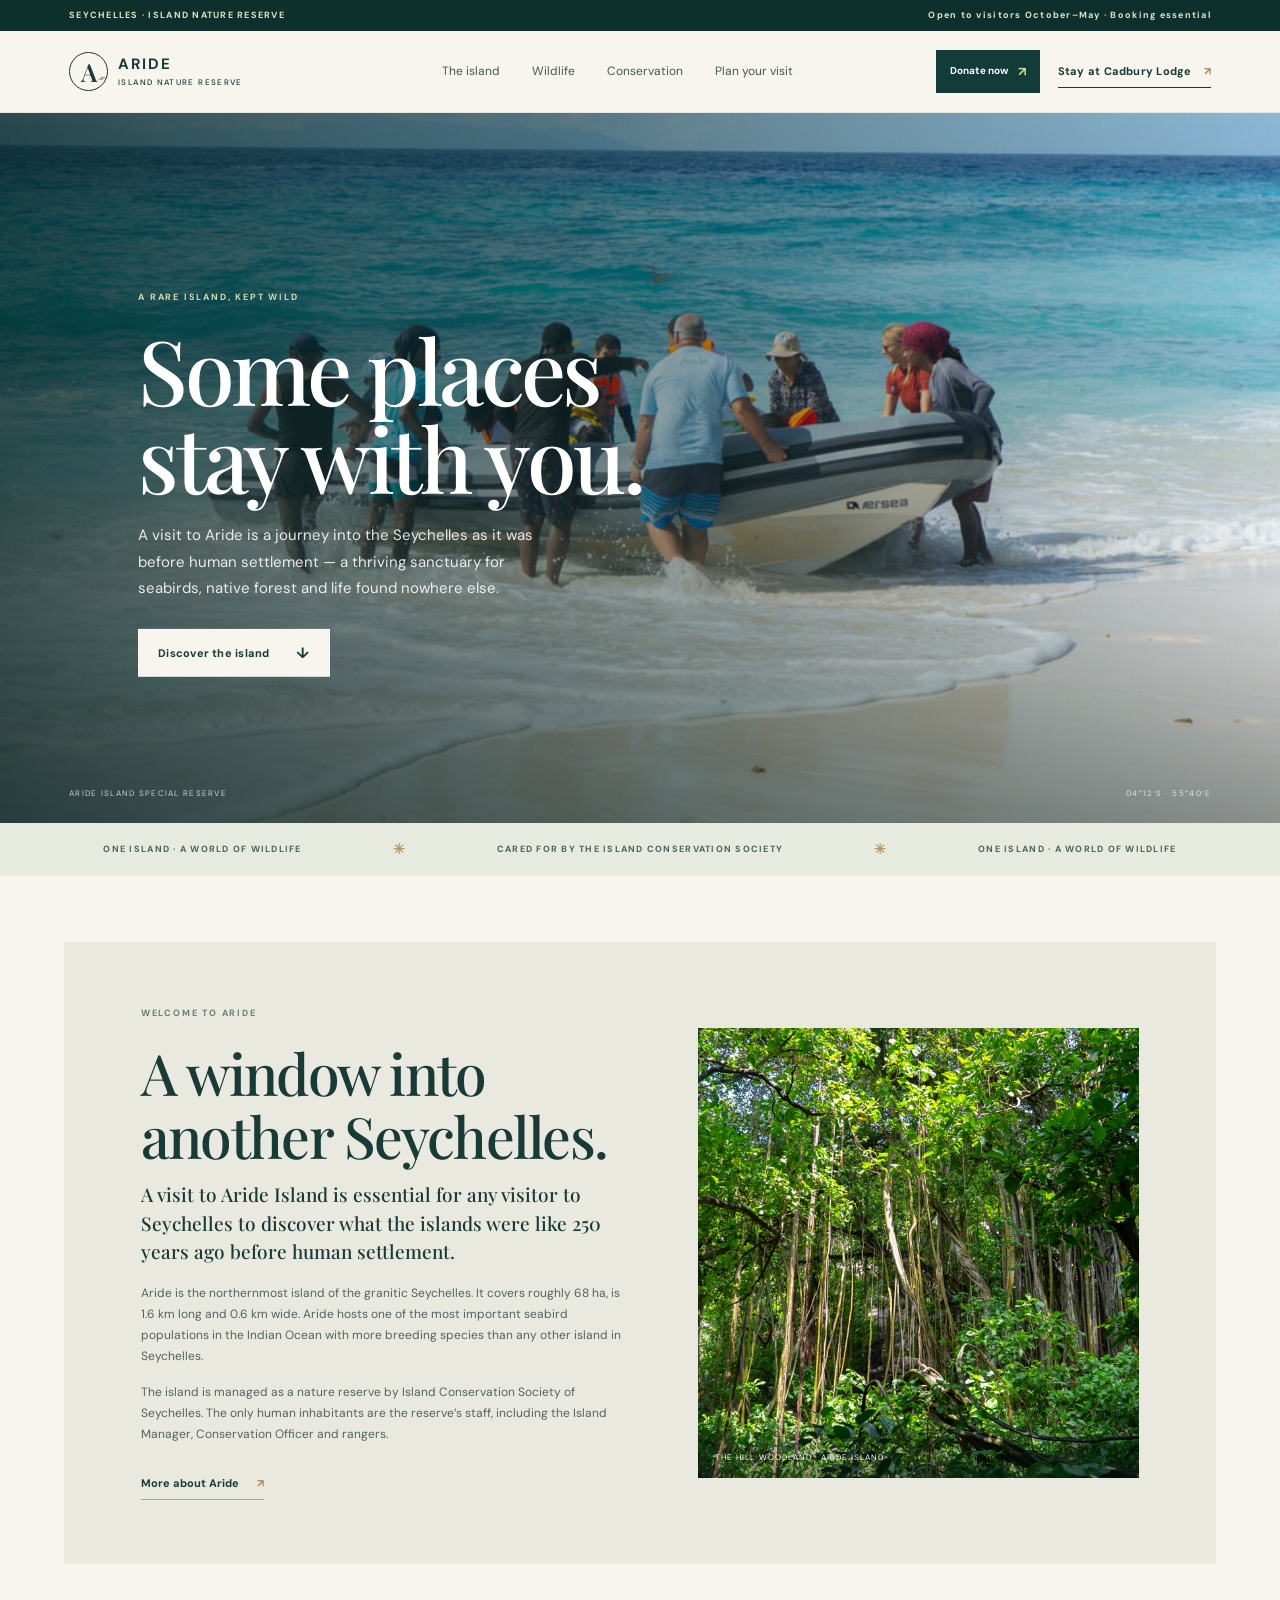
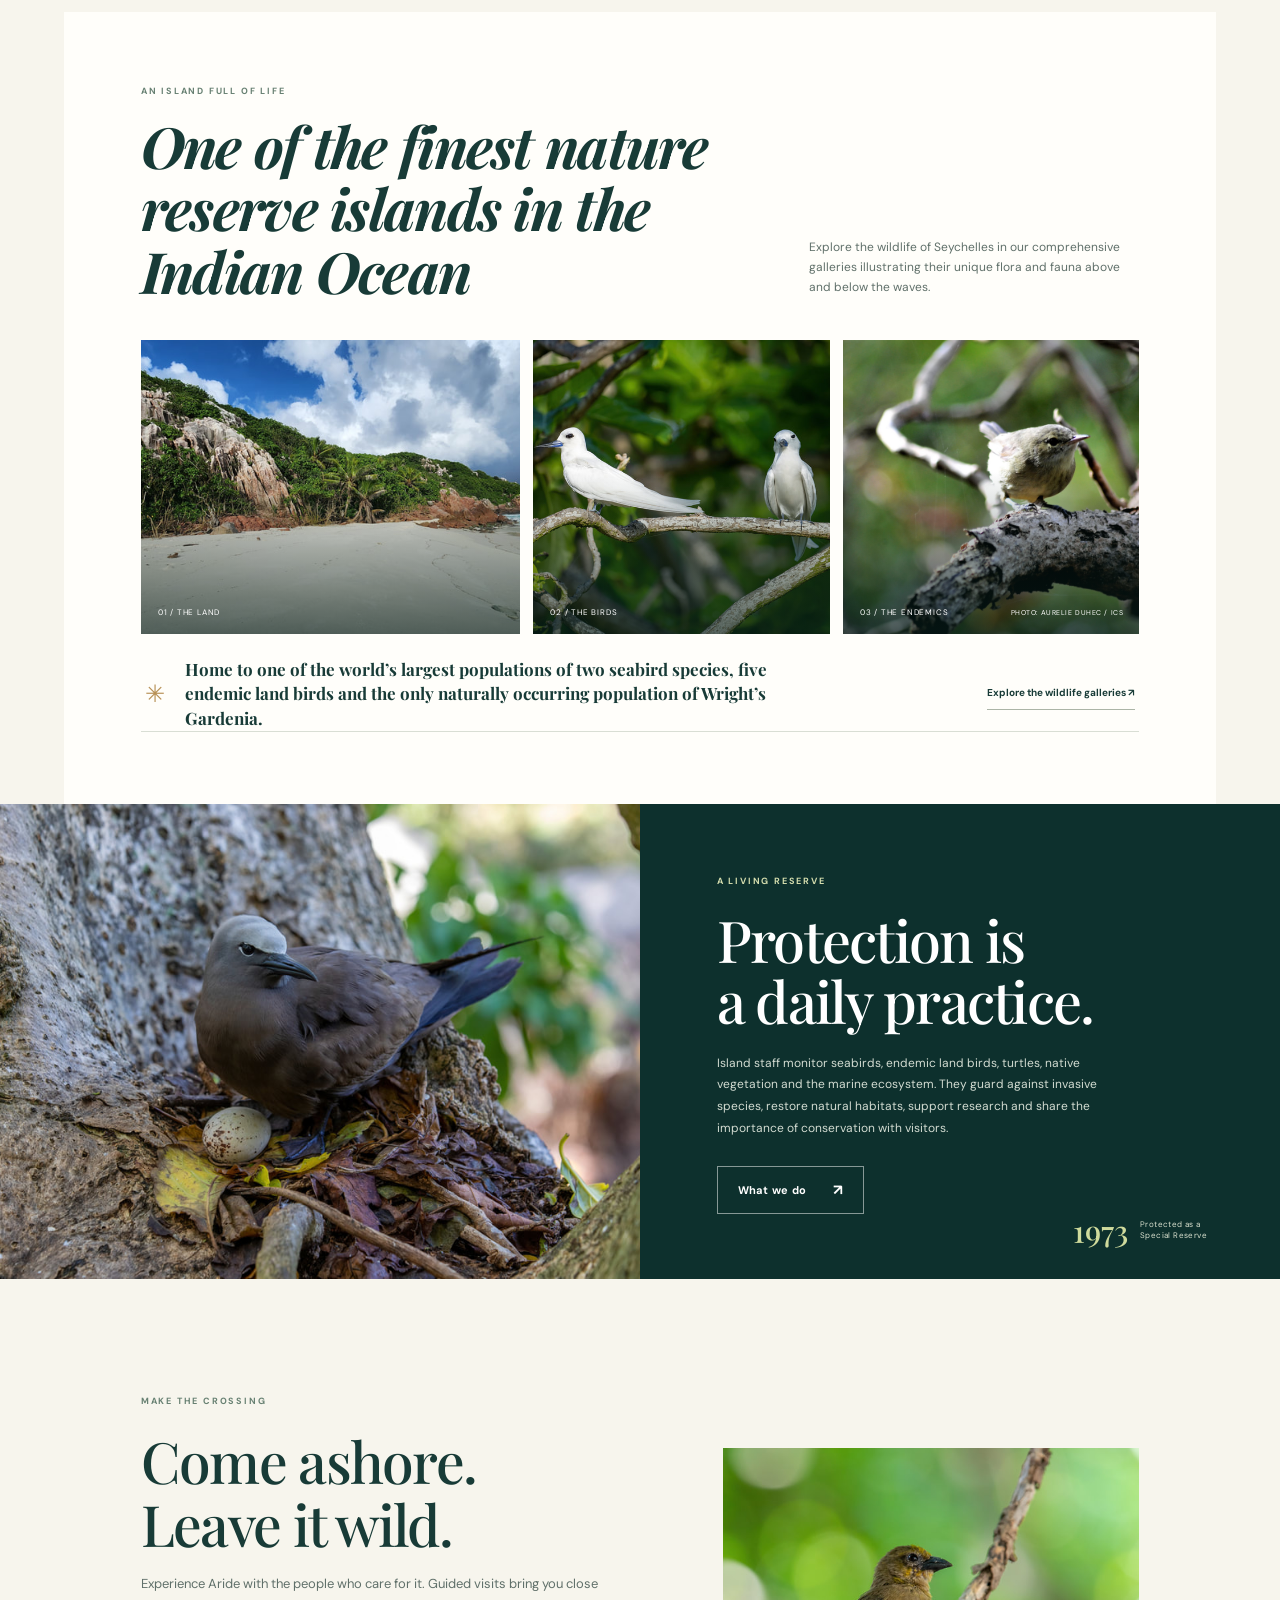
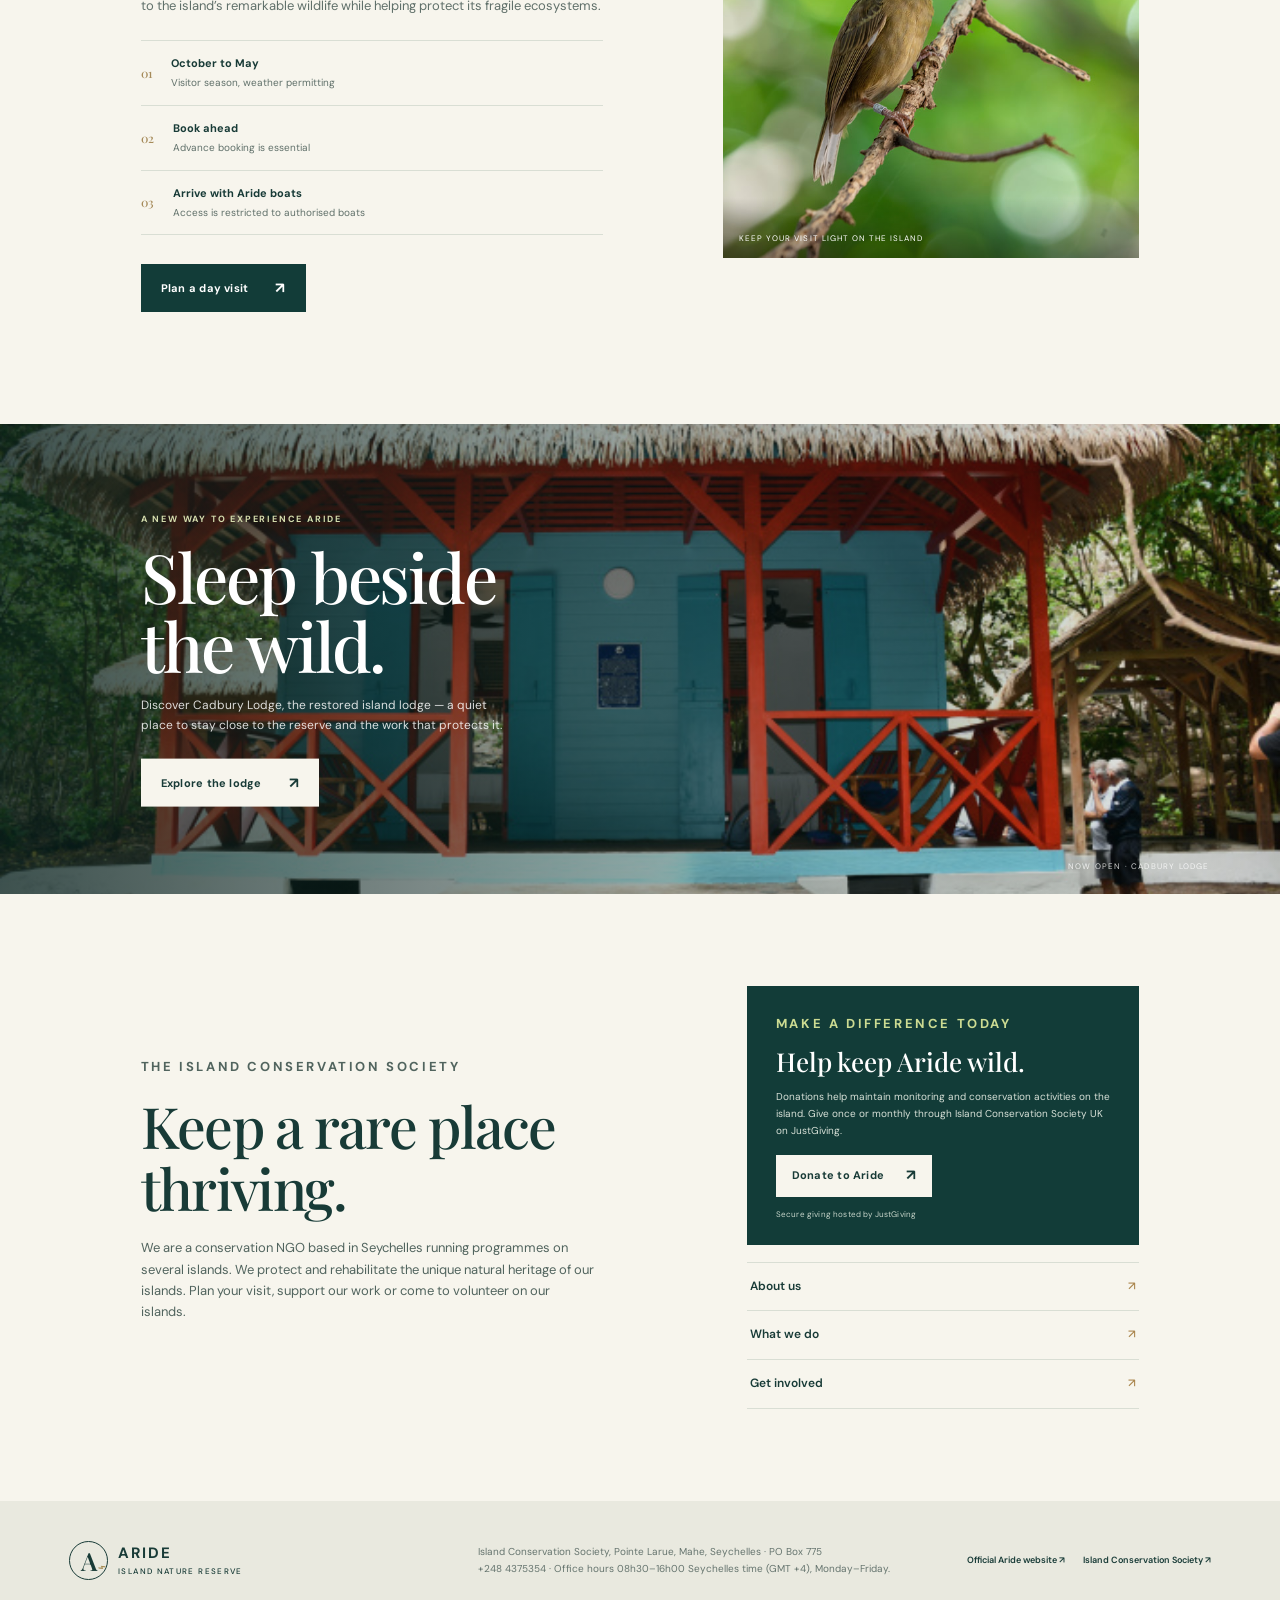
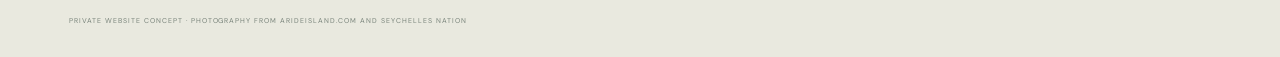
==== index.html @ 1009f961 "Build Aride nature reserve website concept" ====
<!doctype html>
<html lang="en">
<head>
  <meta charset="utf-8"><meta name="viewport" content="width=device-width,initial-scale=1">
  <meta name="robots" content="noindex,nofollow"><meta name="theme-color" content="#f7f5ed">
  <title>Aride Island Nature Reserve — A living sanctuary</title>
  <link rel="preconnect" href="https://fonts.googleapis.com"><link rel="preconnect" href="https://fonts.gstatic.com" crossorigin>
  <link href="https://fonts.googleapis.com/css2?family=DM+Sans:wght@400;500;600;700&family=Playfair+Display:wght@500;600&display=swap" rel="stylesheet">
  <link rel="stylesheet" href="styles.css">
</head>
<body>
<a class="skip" href="#main">Skip to content</a>
<div class="announcement"><span>SEYCHELLES · ISLAND NATURE RESERVE</span><span>Open to visitors October–May · Booking essential</span></div>
<header class="header"><a class="brand" href="index.html" aria-label="Aride Island Nature Reserve home"><span class="brand-mark">A<span>⌁</span></span><span class="brand-name">ARIDE <small>ISLAND NATURE RESERVE</small></span></a>
  <nav aria-label="Main navigation"><a href="#island">The island</a><a href="#wildlife">Wildlife</a><a href="#conservation">Conservation</a><a href="#visit">Plan your visit</a></nav>
  <div class="header-actions"><a class="donate-cta" href="https://justgiving.com/give-entry?identifier=3578539&amp;identifierType=externalid&amp;type=charity&amp;startedBy=webjustgiving" target="_blank" rel="noreferrer">Donate now <span>↗</span></a><a class="nav-cta" href="lodge.html">Stay at Cadbury Lodge <span>↗</span></a></div>
</header>
<main id="main">
  <section class="hero">
    <img class="hero-img" src="assets/aride-island.jpg" alt="Visitors arrive by boat on Aride’s white sand beach">
    <div class="hero-shade"></div>
    <div class="hero-content"><p class="eyebrow light">A RARE ISLAND, KEPT WILD</p><h1>Some places<br>stay with you.</h1><p>A visit to Aride is a journey into the Seychelles as it was before human settlement — a thriving sanctuary for seabirds, native forest and life found nowhere else.</p><a class="button button-light" href="#visit">Discover the island <span>↓</span></a></div>
    <div class="hero-caption"><span>ARIDE ISLAND SPECIAL RESERVE</span><span>04°12′S · 55°40′E</span></div>
  </section>
  <div class="ticker"><span>ONE ISLAND · A WORLD OF WILDLIFE</span><span>✳</span><span>CARED FOR BY THE ISLAND CONSERVATION SOCIETY</span><span>✳</span><span>ONE ISLAND · A WORLD OF WILDLIFE</span></div>

  <section class="intro section" id="island"><div class="intro-copy"><p class="eyebrow">WELCOME TO ARIDE</p><h2>A window into<br>another Seychelles.</h2><p class="lead">A visit to Aride Island is essential for any visitor to Seychelles to discover what the islands were like 250 years ago before human settlement.</p><p>Aride is the northernmost island of the granitic Seychelles. It covers roughly 68 ha, is 1.6 km long and 0.6 km wide. Aride hosts one of the most important seabird populations in the Indian Ocean with more breeding species than any other island in Seychelles.</p><p>The island is managed as a nature reserve by Island Conservation Society of Seychelles. The only human inhabitants are the reserve’s staff, including the Island Manager, Conservation Officer and rangers.</p><a class="text-link" href="https://www.islandconservationseychelles.com/aride.html" target="_blank" rel="noreferrer">More about Aride <span>↗</span></a></div><figure class="intro-image"><img src="assets/jll00064.jpg" alt="Lush native woodland on Aride Island"><figcaption>THE HILL WOODLAND · ARIDE ISLAND</figcaption></figure></section>

  <section class="wildlife section" id="wildlife"><div class="section-heading"><div><p class="eyebrow">AN ISLAND FULL OF LIFE</p><h2><strong><em>One of the finest nature reserve islands in the Indian Ocean</em></strong></h2></div><p>Explore the wildlife of Seychelles in our comprehensive galleries illustrating their unique flora and fauna above and below the waves.</p></div>
    <div class="photo-grid"><figure class="photo-main"><img src="assets/aride-landscape.jpg" alt="Aride’s forested granite slopes meet a quiet beach"><figcaption><span>01 / THE LAND</span></figcaption></figure><figure><img src="assets/aride-coast.jpg" alt="Two white seabirds perched in the island forest"><figcaption><span>02 / THE BIRDS</span></figcaption></figure><figure><img src="assets/seychelles-fody.jpg" alt="Endemic Seychelles Fody perched on a branch"><figcaption title="Photo: Aurelie Duhec / Island Conservation Society"><span>03 / THE ENDEMICS</span><small>PHOTO: AURELIE DUHEC / ICS</small></figcaption></figure></div>
    <div class="wildlife-note"><span class="note-mark">✳</span><p><strong>Home to one of the world’s largest populations of two seabird species, five endemic land birds and the only naturally occurring population of Wright’s Gardenia.</strong></p><a href="https://www.arideisland.com/wildlife.html" target="_blank" rel="noreferrer">Explore the wildlife galleries ↗</a></div>
  </section>

  <section class="conservation" id="conservation"><div class="conservation-image"><img src="assets/aride-forest.jpg" alt="A seabird tends its nest beneath the island canopy"></div><div class="conservation-copy"><p class="eyebrow light">A LIVING RESERVE</p><h2>Protection is<br>a daily practice.</h2><p>Island staff monitor seabirds, endemic land birds, turtles, native vegetation and the marine ecosystem. They guard against invasive species, restore natural habitats, support research and share the importance of conservation with visitors.</p><a class="button button-outline" href="https://www.arideisland.com/what-we-do.html" target="_blank" rel="noreferrer">What we do <span>↗</span></a></div><div class="conservation-stat"><strong>1973</strong><span>Protected as a<br>Special Reserve</span></div></section>

  <section class="visit section" id="visit"><div class="visit-copy"><p class="eyebrow">MAKE THE CROSSING</p><h2>Come ashore.<br>Leave it wild.</h2><p>Experience Aride with the people who care for it. Guided visits bring you close to the island’s remarkable wildlife while helping protect its fragile ecosystems.</p><ul class="visit-facts"><li><span>01</span><div><strong>October to May</strong><small>Visitor season, weather permitting</small></div></li><li><span>02</span><div><strong>Book ahead</strong><small>Advance booking is essential</small></div></li><li><span>03</span><div><strong>Arrive with Aride boats</strong><small>Access is restricted to authorised boats</small></div></li></ul><a class="button button-dark" href="https://www.arideisland.com/get-involved.html" target="_blank" rel="noreferrer">Plan a day visit <span>↗</span></a></div><figure class="visit-image"><img src="assets/aride-ranger.jpg" alt="A small endemic island bird perched in the forest"><figcaption>KEEP YOUR VISIT LIGHT ON THE ISLAND</figcaption></figure></section>

  <section class="lodge-banner"><img src="assets/cadbury-lodge.jpg" alt="The renovated Cadbury Lodge among tropical trees on Aride Island"><div class="lodge-banner-shade"></div><div class="lodge-banner-copy"><p class="eyebrow light">A NEW WAY TO EXPERIENCE ARIDE</p><h2>Sleep beside<br>the wild.</h2><p>Discover Cadbury Lodge, the restored island lodge — a quiet place to stay close to the reserve and the work that protects it.</p><a class="button button-light" href="lodge.html">Explore the lodge <span>↗</span></a></div><span class="lodge-tag">NOW OPEN · CADBURY LODGE</span></section>

  <section class="support section" id="support"><div><p class="eyebrow">THE ISLAND CONSERVATION SOCIETY</p><h2>Keep a rare place thriving.</h2><p>We are a conservation NGO based in Seychelles running programmes on several islands. We protect and rehabilitate the unique natural heritage of our islands. Plan your visit, support our work or come to volunteer on our islands.</p></div><div class="support-side"><div class="donation-card"><p class="eyebrow">MAKE A DIFFERENCE TODAY</p><h3>Help keep Aride wild.</h3><p>Donations help maintain monitoring and conservation activities on the island. Give once or monthly through Island Conservation Society UK on JustGiving.</p><a class="button button-dark" href="https://justgiving.com/give-entry?identifier=3578539&amp;identifierType=externalid&amp;type=charity&amp;startedBy=webjustgiving" target="_blank" rel="noreferrer">Donate to Aride <span>↗</span></a><small>Secure giving hosted by JustGiving</small></div><div class="support-links"><a href="https://www.arideisland.com/about-us.html" target="_blank" rel="noreferrer"><span>About us</span><b>↗</b></a><a href="https://www.arideisland.com/what-we-do.html" target="_blank" rel="noreferrer"><span>What we do</span><b>↗</b></a><a href="https://www.arideisland.com/get-involved.html" target="_blank" rel="noreferrer"><span>Get involved</span><b>↗</b></a></div></div></section>
</main>
<footer class="footer"><a class="brand brand-footer" href="index.html"><span class="brand-mark">A<span>⌁</span></span><span class="brand-name">ARIDE <small>ISLAND NATURE RESERVE</small></span></a><p>Island Conservation Society, Pointe Larue, Mahe, Seychelles · PO Box 775<br>+248 4375354 · Office hours 08h30–16h00 Seychelles time (GMT +4), Monday–Friday.</p><div class="footer-contact"><a href="https://www.arideisland.com/" target="_blank" rel="noreferrer">Official Aride website ↗</a><a href="https://www.islandconservationseychelles.com/" target="_blank" rel="noreferrer">Island Conservation Society ↗</a></div><small class="concept-note">PRIVATE WEBSITE CONCEPT · PHOTOGRAPHY FROM ARIDEISLAND.COM AND SEYCHELLES NATION</small></footer>
</body></html>
---- styles.css ----
:root{--paper:#f7f5ed;--white:#fffefa;--ink:#183b37;--muted:#60706a;--line:#d9ded4;--sea:#123c38;--deep:#0d302d;--lime:#ccdb92;--coral:#d6936e;--serif:'Playfair Display',Georgia,serif;--sans:'DM Sans',Arial,sans-serif}*{box-sizing:border-box}html{scroll-behavior:smooth;scroll-padding-top:90px}body{margin:0;background:var(--paper);color:var(--ink);font:400 15px/1.65 var(--sans);-webkit-font-smoothing:antialiased}a{color:inherit;text-decoration:none}img{display:block;width:100%;height:100%;object-fit:cover}button,input,select,textarea{font:inherit}.skip{position:absolute;top:-80px;left:20px;background:#fff;padding:10px 16px;z-index:20}.skip:focus{top:10px}.announcement{height:31px;background:var(--deep);color:#dce6c4;display:flex;justify-content:space-between;align-items:center;padding:0 5.4%;font-size:9px;font-weight:700;letter-spacing:.14em}.header{height:82px;padding:0 5.4%;display:flex;align-items:center;justify-content:space-between;background:var(--paper);position:relative;z-index:4;border-bottom:1px solid rgba(24,59,55,.08)}.brand{display:flex;align-items:center;gap:10px;min-width:230px}.brand-mark{width:39px;height:39px;border:1px solid var(--ink);border-radius:50%;display:grid;place-items:center;font:600 25px/1 var(--serif);position:relative}.brand-mark span{position:absolute;right:1px;bottom:3px;color:#a58b52;font:14px var(--sans);transform:rotate(-25deg)}.brand-name{font-size:15px;font-weight:700;letter-spacing:.13em;line-height:1.2}.brand-name small{display:block;font-size:8px;letter-spacing:.17em;font-weight:500;margin-top:5px}.header nav{display:flex;gap:32px;align-items:center}.header nav a{font-size:12px;color:#3f5c55;transition:color .2s}.header nav a:hover,.footer a:hover{color:#a17d46}.nav-cta{font-size:11px;font-weight:700;letter-spacing:.02em;border-bottom:1px solid var(--ink);padding:7px 0}.nav-cta span{margin-left:9px;color:#b4864d}.hero{height:min(710px,calc(100vh - 113px));min-height:560px;position:relative;color:white;overflow:hidden;background:#39554b}.hero-img{position:absolute;inset:0;object-position:center 52%;animation:hero-in 1.2s ease-out both}.hero-shade,.lodge-hero-shade{position:absolute;inset:0;background:linear-gradient(90deg,rgba(8,34,31,.76) 0%,rgba(10,35,31,.46) 45%,rgba(10,35,31,.03) 100%),linear-gradient(0deg,rgba(7,28,27,.38),transparent 32%)}.hero-content{position:absolute;left:10.8%;top:50%;transform:translateY(-46%);max-width:590px;animation:rise .8s .1s both}.eyebrow{font-size:9px;font-weight:700;letter-spacing:.2em;color:#678072;margin:0 0 20px}.eyebrow.light{color:#d5ddae}.hero h1,.lodge-hero h1{font:500 clamp(58px,7vw,94px)/.98 var(--serif);letter-spacing:-.04em;margin:0 0 22px}.hero-content>p:not(.eyebrow),.lodge-hero-copy>p:not(.eyebrow):not(.back-link){max-width:425px;font-size:15px;line-height:1.75;color:rgba(255,255,255,.88);margin:0 0 28px}.button{display:inline-flex;align-items:center;gap:27px;min-height:48px;padding:0 20px;font-size:11px;font-weight:700;letter-spacing:.02em;transition:transform .2s,background .2s}.button:hover{transform:translateY(-2px)}.button span{font-size:15px}.button-light{background:var(--paper);color:var(--ink)}.button-dark{background:var(--sea);color:white}.hero-caption{position:absolute;bottom:23px;left:5.4%;right:5.4%;display:flex;justify-content:space-between;font-size:8px;letter-spacing:.16em;color:rgba(255,255,255,.75)}.ticker{height:53px;background:#e7eadf;display:flex;align-items:center;justify-content:space-around;gap:12px;padding:0 5%;font-size:9px;letter-spacing:.14em;font-weight:700;color:#49645b}.ticker span:nth-child(even){color:#ba9860;font-size:14px}.section{padding:105px 11%}.intro{display:grid;grid-template-columns:1fr 1.02fr;gap:10%;align-items:start}.intro h2,.section-heading h2,.visit h2,.support h2,.lodge-intro h2,.gallery-copy h2{font:500 clamp(38px,4.5vw,57px)/1.1 var(--serif);letter-spacing:-.03em;margin:0;color:var(--ink)}.intro-text{padding-top:21px;max-width:590px}.intro-text p,.support p{color:#51645e;font-size:13px;margin:0 0 16px}.intro-text .lead,.lodge-intro .lead{font:500 20px/1.55 var(--serif);color:var(--ink);margin:0 0 19px}.text-link{display:inline-flex;gap:18px;border-bottom:1px solid #9da99b;padding:9px 0 7px;margin-top:5px;font-size:11px;font-weight:700}.text-link span{color:#b4864d}.wildlife{padding-top:27px;padding-bottom:100px}.section-heading{display:flex;justify-content:space-between;align-items:end;margin:0 0 38px}.section-heading .eyebrow{margin-bottom:15px}.section-heading>p{max-width:330px;color:var(--muted);font-size:12px;margin:0 0 4px}.photo-grid{display:grid;grid-template-columns:1.28fr 1fr 1fr;grid-template-rows:294px;gap:13px}.photo-grid figure{position:relative;margin:0;overflow:hidden;background:#d5ddd5}.photo-grid img,.visit-image img,.lodge-gallery img{transition:transform .65s cubic-bezier(.2,.7,.3,1)}.photo-grid figure:hover img,.visit-image:hover img{transform:scale(1.035)}.photo-grid figure:after{content:"";position:absolute;inset:45% 0 0;background:linear-gradient(transparent,rgba(7,30,27,.65))}.photo-grid figcaption{position:absolute;z-index:1;bottom:15px;left:17px;right:16px;color:#fff;display:flex;justify-content:space-between;align-items:end;gap:8px;font-size:8px;letter-spacing:.1em}.photo-grid figcaption span+span{font-size:9px;letter-spacing:.02em}.wildlife-note{display:flex;align-items:center;gap:20px;border-bottom:1px solid var(--line);padding:23px 4px 0}.note-mark{font-size:24px;color:#b89156}.wildlife-note p{font:500 17px/1.45 var(--serif);max-width:610px;margin:0 auto 0 0}.wildlife-note a{white-space:nowrap;font-size:10px;font-weight:700;border-bottom:1px solid #acb5a7;padding:8px 0}.conservation{background:var(--deep);color:white;min-height:475px;display:grid;grid-template-columns:1fr 1fr;position:relative}.conservation-image{height:475px;overflow:hidden}.conservation-image img{object-position:center 45%}.conservation-copy{padding:70px 12% 65px 12%;align-self:center;max-width:620px}.conservation-copy h2{font:500 clamp(40px,4.5vw,58px)/1.07 var(--serif);letter-spacing:-.03em;margin:0 0 21px}.conservation-copy>p:not(.eyebrow){font-size:12px;line-height:1.8;color:#d2dbd1;max-width:420px;margin-bottom:27px}.button-outline{border:1px solid rgba(255,255,255,.5);color:white}.conservation-stat{position:absolute;right:5.7%;bottom:28px;display:flex;gap:12px;align-items:center;color:#dae1cf}.conservation-stat strong{font:500 31px var(--serif);color:#cfda9c}.conservation-stat span{font-size:8px;line-height:1.45;letter-spacing:.05em}.visit{display:grid;grid-template-columns:1fr .9fr;align-items:center;gap:12%;padding-top:115px;padding-bottom:112px}.visit-copy>p:not(.eyebrow){max-width:470px;color:var(--muted);font-size:13px;margin:19px 0}.visit-facts{list-style:none;margin:24px 0 29px;padding:0;border-top:1px solid var(--line);max-width:470px}.visit-facts li{display:flex;gap:19px;align-items:center;padding:13px 0;border-bottom:1px solid var(--line)}.visit-facts li>span{font:500 12px var(--serif);color:#a58a59}.visit-facts strong,.visit-facts small{display:block}.visit-facts strong{font-size:11px}.visit-facts small{font-size:10px;color:var(--muted);margin-top:3px}.visit-image{margin:0;position:relative;height:410px}.visit-image:after{content:"";position:absolute;inset:auto 0 0;height:60px;background:linear-gradient(transparent,rgba(0,0,0,.4))}.visit-image figcaption{position:absolute;z-index:1;bottom:13px;left:16px;color:#fff;font-size:8px;letter-spacing:.13em}.lodge-banner{height:470px;position:relative;color:white;overflow:hidden;background:#384c40}.lodge-banner>img{position:absolute;inset:0;object-position:center 50%}.lodge-banner-shade{position:absolute;inset:0;background:linear-gradient(90deg,rgba(8,33,29,.78),rgba(9,34,30,.35) 58%,rgba(9,34,30,.06))}.lodge-banner-copy{position:absolute;left:11%;top:50%;transform:translateY(-50%);max-width:470px}.lodge-banner-copy .eyebrow{margin-bottom:15px}.lodge-banner-copy h2{font:500 clamp(43px,5.5vw,68px)/1.01 var(--serif);margin:0 0 17px;letter-spacing:-.03em}.lodge-banner-copy>p:not(.eyebrow){font-size:12px;color:rgba(255,255,255,.84);max-width:375px;margin:0 0 23px}.lodge-tag{position:absolute;right:5.5%;bottom:21px;font-size:8px;letter-spacing:.15em;color:rgba(255,255,255,.8)}.support{display:grid;grid-template-columns:1.1fr .7fr;gap:15%;align-items:center;padding-top:92px;padding-bottom:92px}.support>div:first-child{max-width:600px}.support h2{margin-bottom:18px}.support p{max-width:530px}.support-links{border-top:1px solid var(--line)}.support-links a{display:flex;justify-content:space-between;align-items:center;padding:14px 3px;border-bottom:1px solid var(--line);font-size:12px;font-weight:600}.support-links b{color:#a9844b;font-weight:500}.footer{background:#e9e9df;min-height:156px;padding:33px 5.4% 23px;display:grid;grid-template-columns:1fr 1.2fr auto;gap:12px;align-items:center}.brand-footer{min-width:0}.footer>p{font-size:10px;color:#65746e;margin:0}.footer-contact{display:flex;gap:18px}.footer-contact a{font-size:9px;font-weight:600}.concept-note{grid-column:1/-1;font-size:7px;letter-spacing:.14em;color:#79847b;margin-top:9px}
/* Lodge page */
.lodge-hero{height:610px;position:relative;color:#fff;background:#4b594d;overflow:hidden}.lodge-hero>img{position:absolute;inset:0;object-position:center 52%}.lodge-hero-shade{background:linear-gradient(90deg,rgba(7,31,29,.8),rgba(9,35,31,.47) 50%,rgba(10,32,29,.06))}.lodge-hero-copy{position:absolute;left:11%;top:50%;transform:translateY(-43%);max-width:530px}.back-link{display:block;color:rgba(255,255,255,.7);font-size:8px;letter-spacing:.15em;margin-bottom:39px}.lodge-hero-copy .eyebrow{margin-bottom:15px}.lodge-hero h1{font-size:clamp(58px,7vw,88px);margin-bottom:20px}.lodge-hero-label{position:absolute;right:5.4%;bottom:21px;font-size:8px;letter-spacing:.14em;color:rgba(255,255,255,.8)}.lodge-intro{display:grid;grid-template-columns:.9fr 1.1fr;gap:10%;padding-top:83px;padding-bottom:84px}.lodge-intro>div+div{padding-top:26px;max-width:590px}.lodge-intro p:not(.lead){font-size:12px;color:var(--muted);margin:0 0 15px}.lodge-intro .source-note{border-left:2px solid #b99a62;padding-left:13px;color:#68766c!important;font-size:10px!important;margin-top:22px!important}.lodge-gallery{display:grid;grid-template-columns:1.1fr .9fr;min-height:390px;background:#e9e9df}.lodge-gallery figure{margin:0;position:relative;min-height:390px;overflow:hidden}.lodge-gallery figure img{object-position:center 54%}.lodge-gallery figcaption{position:absolute;bottom:14px;left:20px;font-size:8px;letter-spacing:.12em;color:white;text-shadow:0 1px 4px #222}.gallery-copy{align-self:center;padding:52px 15%}.gallery-copy h2{font-size:43px;margin-bottom:20px}.gallery-copy p:not(.eyebrow){font-size:12px;color:#596c63}.gallery-copy .muted{font-size:10px!important;color:#758077!important;border-top:1px solid #d0d4ca;padding-top:14px;margin-top:19px}.lodge-guidance{display:grid;grid-template-columns:repeat(3,1fr);gap:8%;padding:54px 11% 61px;border-bottom:1px solid var(--line)}.lodge-guidance>div{position:relative;padding-left:38px}.guidance-num{position:absolute;left:0;top:0;color:#b08e56;font:500 12px var(--serif)}.lodge-guidance h3{font:500 21px var(--serif);margin:0 0 9px}.lodge-guidance p{font-size:10px;line-height:1.7;color:var(--muted);margin:0}.booking-section{background:var(--deep);color:#fff;display:grid;grid-template-columns:.8fr 1fr;gap:10%;padding:91px 11% 100px}.booking-intro{align-self:start;padding-top:15px}.booking-intro h2{font:500 clamp(44px,5vw,62px)/1.05 var(--serif);letter-spacing:-.03em;margin:0 0 20px}.booking-intro>p:not(.eyebrow){font-size:12px;line-height:1.8;color:#cbd7cd;max-width:380px}.booking-note{display:flex;align-items:flex-start;gap:13px;margin-top:35px;padding-top:19px;border-top:1px solid rgba(255,255,255,.2);max-width:365px}.booking-note>span{color:#cedb9a;font-size:18px}.booking-note p{font-size:10px;line-height:1.7;color:#d2ddd2;margin:0}.booking-note strong{color:white;font-size:11px}.booking-form{background:var(--white);color:var(--ink);padding:30px 34px 33px;box-shadow:0 20px 65px rgba(0,0,0,.12)}.form-heading{display:flex;justify-content:space-between;gap:10px;padding-bottom:16px;margin-bottom:19px;border-bottom:1px solid var(--line);font-size:8px;letter-spacing:.13em;font-weight:700}.form-heading span+span{font-size:7px;color:#85918a}.booking-form label{display:block;font-size:9px;font-weight:700;color:#3e5b52;margin-bottom:14px}.booking-form input,.booking-form select,.booking-form textarea{display:block;width:100%;border:1px solid #d9ded6;background:#fffefa;padding:10px 11px;margin-top:6px;border-radius:0;color:var(--ink);font-size:11px;outline:none}.booking-form input:focus,.booking-form select:focus,.booking-form textarea:focus{border-color:#53796b;box-shadow:0 0 0 2px rgba(83,121,107,.13)}.booking-form textarea{resize:vertical}.form-row{display:grid;grid-template-columns:1fr 1fr;gap:13px}.form-disclaimer{font-size:8px;line-height:1.6;color:#7a8780;margin:3px 0 15px}.form-submit{border:0;cursor:pointer}.form-result{display:none;font-size:10px;line-height:1.6;color:#28614e;background:#eaf1df;padding:10px 12px;margin:13px 0 0}.form-result.is-visible{display:block}.lodge-bottom{display:flex;justify-content:center;align-items:center;gap:14px;padding:30px;font-size:10px;color:#61716a}.lodge-bottom p{margin:0}.lodge-bottom a{font-weight:700;border-bottom:1px solid #a6b0a1;padding:5px 0}
@keyframes rise{from{opacity:0;transform:translateY(calc(-46% + 18px))}to{opacity:1;transform:translateY(-46%)}}@keyframes hero-in{from{transform:scale(1.035);opacity:.8}to{transform:scale(1);opacity:1}}
@media(max-width:900px){.header{padding:0 4%;height:75px}.brand{min-width:175px}.header nav{gap:16px}.header nav a{font-size:10px}.nav-cta{font-size:9px}.section{padding-left:7%;padding-right:7%}.intro{gap:6%}.photo-grid{grid-template-rows:245px}.conservation-copy{padding:55px 8%}.visit{gap:8%}.support{gap:8%}.footer{padding-left:4%;padding-right:4%}.booking-section{padding-left:7%;padding-right:7%;gap:7%}.lodge-guidance{padding-left:7%;padding-right:7%;gap:5%}}
@media(max-width:640px){html{scroll-padding-top:68px}.announcement{height:29px;padding:0 4%;font-size:7px;letter-spacing:.08em}.announcement span+span{max-width:48%;text-align:right}.header{height:67px;padding:0 4%;}.brand{min-width:0;gap:7px}.brand-mark{width:34px;height:34px;font-size:21px}.brand-name{font-size:12px}.brand-name small{font-size:6px}.header nav{display:none}.nav-cta{font-size:9px;padding:6px 0}.hero{height:calc(86svh - 96px);min-height:490px;max-height:680px}.hero-img{object-position:58% center}.hero-shade{background:linear-gradient(90deg,rgba(8,34,31,.68),rgba(10,35,31,.16)),linear-gradient(0deg,rgba(7,28,27,.4),transparent 40%)}.hero-content{left:7%;right:7%;top:48%;max-width:440px}.hero h1{font-size:clamp(58px,15vw,78px)}.hero-content>p:not(.eyebrow){font-size:13px;max-width:370px}.hero-caption{left:5%;right:5%;font-size:7px}.ticker{height:45px;justify-content:flex-start;overflow:hidden;white-space:nowrap;gap:16px;padding:0 6%;font-size:8px}.ticker span:last-child{display:none}.ticker span:nth-child(4){display:none}.section{padding:72px 7%}.intro{grid-template-columns:1fr;gap:18px}.intro h2,.section-heading h2,.visit h2,.support h2,.lodge-intro h2{font-size:43px}.intro-text{padding-top:0}.intro-text .lead,.lodge-intro .lead{font-size:18px}.wildlife{padding-top:18px;padding-bottom:72px}.section-heading{display:block}.section-heading>p{margin-top:16px;max-width:400px}.photo-grid{grid-template-columns:1fr 1fr;grid-template-rows:250px 180px;gap:9px}.photo-main{grid-column:1/-1}.photo-grid figcaption{left:11px;right:11px;bottom:11px;font-size:7px}.photo-grid figcaption span+span{font-size:8px}.wildlife-note{align-items:flex-start;gap:12px;padding-top:17px}.wildlife-note p{font-size:14px}.wildlife-note a{font-size:8px;max-width:110px;white-space:normal;flex:0 0 100px}.note-mark{font-size:19px}.conservation{grid-template-columns:1fr}.conservation-image{height:245px}.conservation-copy{padding:46px 7% 61px}.conservation-copy h2{font-size:47px}.conservation-stat{bottom:20px;right:7%}.visit{grid-template-columns:1fr;gap:30px;padding-top:75px;padding-bottom:75px}.visit-image{height:310px;grid-row:1}.visit-copy>p:not(.eyebrow){font-size:12px}.lodge-banner{height:450px}.lodge-banner>img{object-position:57% center}.lodge-banner-shade{background:linear-gradient(90deg,rgba(8,33,29,.78),rgba(9,34,30,.24)),linear-gradient(0deg,rgba(6,30,28,.35),transparent)}.lodge-banner-copy{left:7%;right:7%}.lodge-banner-copy h2{font-size:54px}.lodge-banner-copy>p:not(.eyebrow){font-size:11px}.lodge-tag{right:7%;font-size:7px}.support{grid-template-columns:1fr;gap:24px;padding-top:66px;padding-bottom:67px}.support h2{font-size:40px}.footer{grid-template-columns:1fr;gap:11px;padding:27px 7% 20px}.footer>p{max-width:300px}.footer-contact{flex-wrap:wrap;gap:8px 16px}.concept-note{margin-top:3px}.lodge-hero{height:590px}.lodge-hero>img{object-position:58% center}.lodge-hero-shade{background:linear-gradient(90deg,rgba(7,31,29,.76),rgba(9,35,31,.25)),linear-gradient(0deg,rgba(6,30,27,.32),transparent)}.lodge-hero-copy{left:7%;right:7%;top:51%}.back-link{margin-bottom:35px}.lodge-hero h1{font-size:67px}.lodge-hero-copy>p:not(.eyebrow):not(.back-link){font-size:13px}.lodge-hero-label{right:7%;font-size:7px}.lodge-intro{grid-template-columns:1fr;gap:18px;padding-top:64px;padding-bottom:62px}.lodge-intro>div+div{padding-top:0}.lodge-gallery{grid-template-columns:1fr}.lodge-gallery figure{min-height:260px;height:260px}.gallery-copy{padding:43px 7% 49px}.gallery-copy h2{font-size:40px}.lodge-guidance{grid-template-columns:1fr;gap:24px;padding:43px 7%}.lodge-guidance>div{min-height:70px}.booking-section{grid-template-columns:1fr;gap:31px;padding:65px 7% 70px}.booking-intro h2{font-size:52px}.booking-note{margin-top:24px}.booking-form{padding:24px 19px 25px}.form-heading{font-size:7px}.form-heading span+span{font-size:6px}.form-row{gap:9px}.lodge-bottom{padding:25px 7%;display:block;text-align:center;line-height:2}.lodge-bottom p{margin:0}}
@media(prefers-reduced-motion:reduce){*,*::before,*::after{scroll-behavior:auto!important;animation-duration:.01ms!important;transition-duration:.01ms!important}}
.header-actions{display:flex;align-items:center;gap:18px}.donate-cta{display:inline-flex;align-items:center;gap:9px;background:var(--sea);color:#fff;padding:11px 14px;font-size:10px;font-weight:700;letter-spacing:.02em;transition:background .2s,transform .2s}.donate-cta:hover{background:#28534a;transform:translateY(-1px)}.donate-cta span{color:var(--lime);font-size:13px}.support{grid-template-columns:1fr .86fr}.support-side{display:grid;gap:17px}.donation-card{background:var(--sea);color:white;padding:27px 29px 24px}.donation-card .eyebrow{color:var(--lime);margin-bottom:12px}.donation-card h3{font:500 26px/1.15 var(--serif);margin:0 0 11px}.donation-card>p:not(.eyebrow){font-size:10px;line-height:1.7;color:#d8e1d8;margin:0 0 16px}.donation-card .button{min-height:42px;padding:0 16px;gap:22px;background:var(--paper);color:var(--ink)}.donation-card>small{display:block;margin-top:11px;color:#c7d5ca;font-size:8px;letter-spacing:.02em}.donation-card+.support-links{border-top:0}.donation-card+.support-links a:first-child{border-top:1px solid var(--line)}
.wildlife .section-heading h2{max-width:600px}.wildlife .wildlife-note p strong{font-weight:700}
@media(max-width:900px){.header-actions{gap:12px}.support{grid-template-columns:1fr .95fr}}
@media(max-width:640px){.header-actions{gap:9px}.donate-cta{padding:8px 10px;font-size:9px;gap:6px}.header-actions .nav-cta{font-size:8px;margin-left:1px}.support{grid-template-columns:1fr;gap:24px}.donation-card{padding:23px 21px 21px}.donation-card h3{font-size:24px}}
.header nav a,.header-actions a{white-space:nowrap}
.intro.section{width:90%;max-width:1400px;margin:66px auto 0;padding:64px 6%;background:#e9e9df;grid-template-columns:1.05fr .95fr;gap:7%;align-items:center}.intro-copy{max-width:600px}.intro-copy>p:not(.eyebrow){font-size:12px;line-height:1.75;color:#51645e;margin:0 0 15px}.intro-copy>p.lead{font:500 19px/1.5 var(--serif);color:var(--ink);margin:14px 0 17px}.intro-image{position:relative;margin:0;height:clamp(350px,36vw,450px);overflow:hidden;background:#b9c5b5}.intro-image img{object-position:center 48%}.intro-image:after{content:"";position:absolute;inset:auto 0 0;height:58px;background:linear-gradient(transparent,rgba(7,30,27,.45))}.intro-image figcaption{position:absolute;z-index:1;left:17px;bottom:14px;color:white;font-size:8px;letter-spacing:.13em}.wildlife.section{width:90%;max-width:1400px;margin:48px auto 0;padding:72px 6%;background:#fffefa}.photo-grid figcaption small{font-size:7px;letter-spacing:.08em;white-space:nowrap}
@media(max-width:1050px){.header{padding-left:4%;padding-right:4%}.brand{min-width:170px}.header nav{gap:15px}.header nav a{font-size:9px}.header-actions{gap:9px}.header-actions .nav-cta,.donate-cta{font-size:9px}}
@media(max-width:760px){.header nav{display:none}}
@media(max-width:640px){.intro.section{width:92%;margin:36px auto 0;padding:34px 6% 35px;grid-template-columns:1fr;gap:23px}.intro-image{order:-1;height:250px}.intro-copy>p.lead{font-size:18px;margin-top:12px}.wildlife.section{width:92%;margin:32px auto 0;padding:48px 6%}.wildlife .section-heading h2{font-size:clamp(36px,10vw,43px)}.photo-grid figcaption small{font-size:6px;letter-spacing:.03em}}
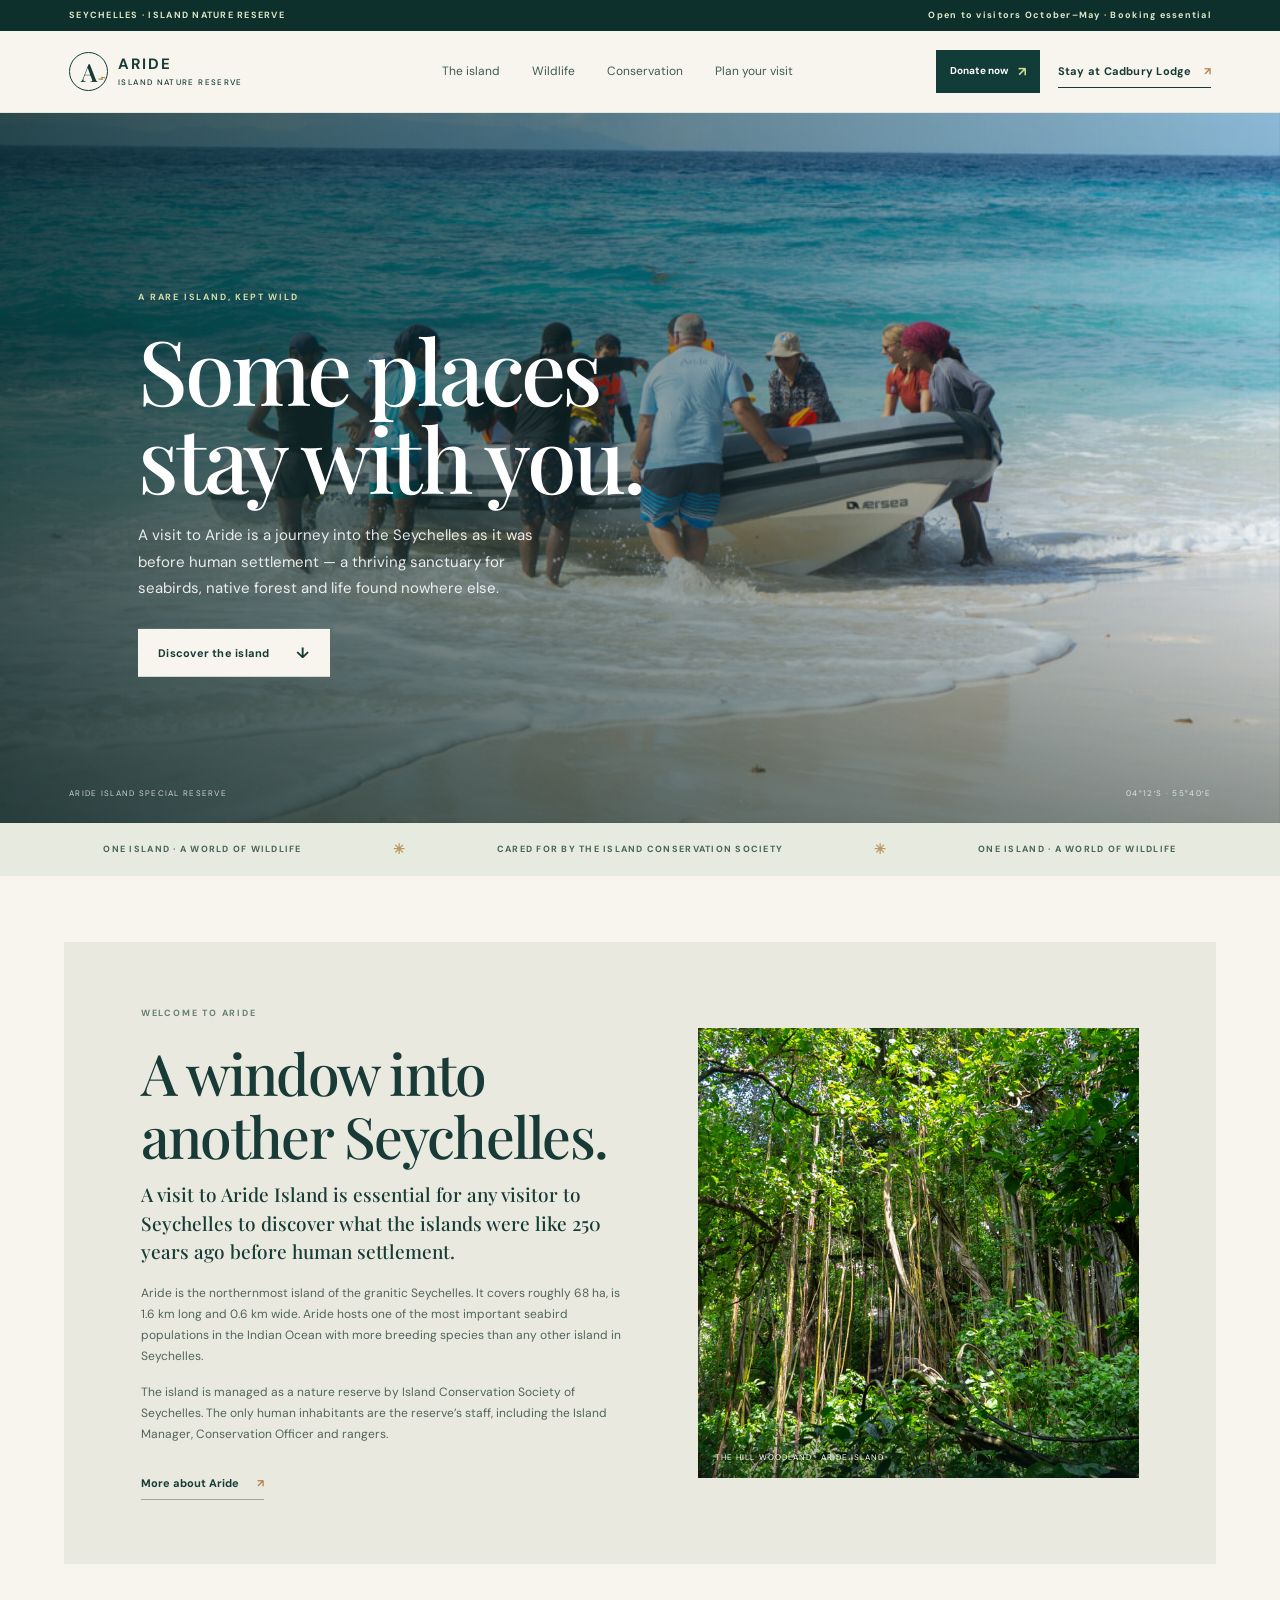
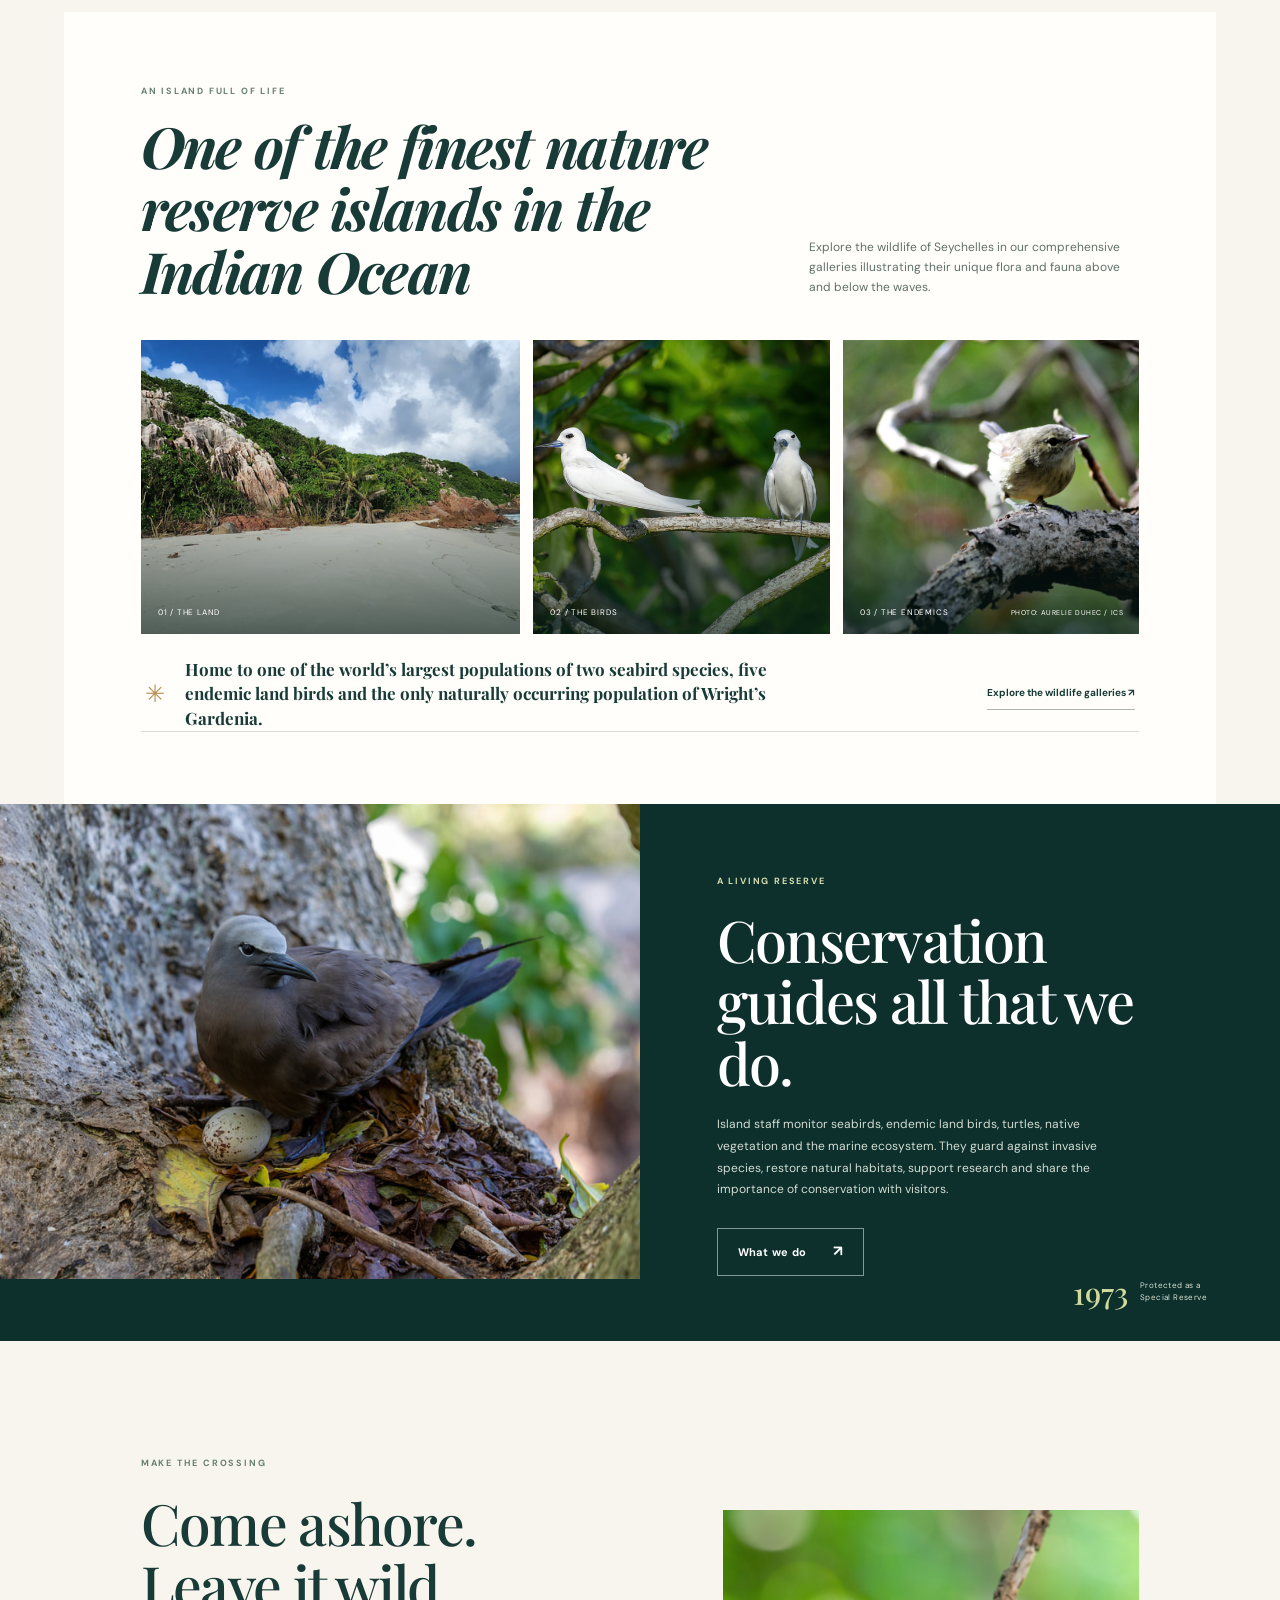
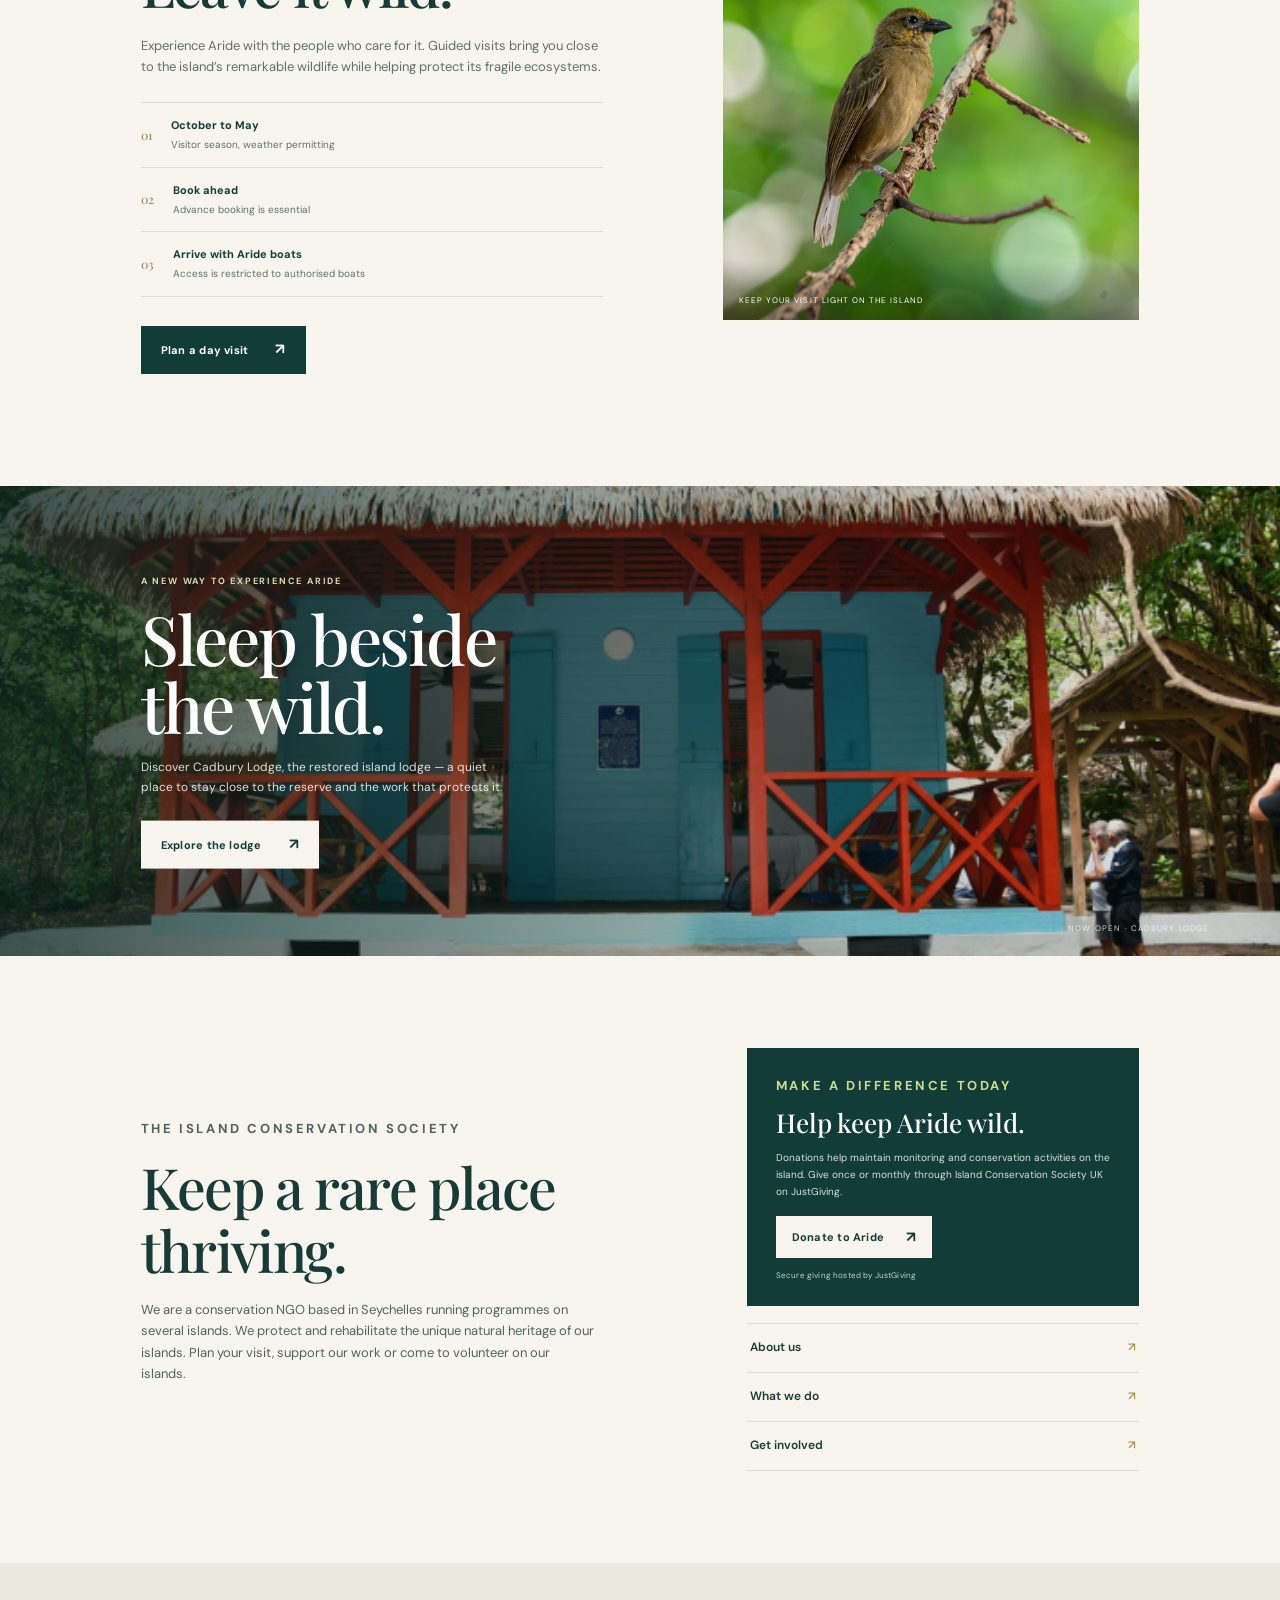
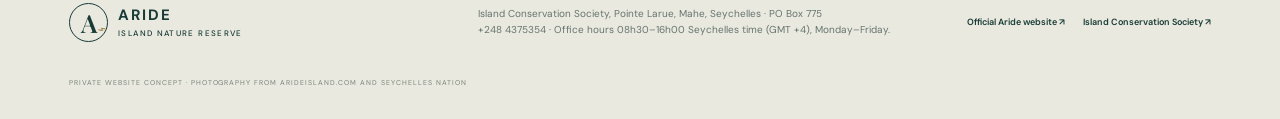
==== commit c38446cd: "Update conservation section heading" ====
--- a/index.html
+++ b/index.html
@@ -31,7 +31,7 @@
     <div class="wildlife-note"><span class="note-mark">✳</span><p><strong>Home to one of the world’s largest populations of two seabird species, five endemic land birds and the only naturally occurring population of Wright’s Gardenia.</strong></p><a href="https://www.arideisland.com/wildlife.html" target="_blank" rel="noreferrer">Explore the wildlife galleries ↗</a></div>
   </section>
 
-  <section class="conservation" id="conservation"><div class="conservation-image"><img src="assets/aride-forest.jpg" alt="A seabird tends its nest beneath the island canopy"></div><div class="conservation-copy"><p class="eyebrow light">A LIVING RESERVE</p><h2>Protection is<br>a daily practice.</h2><p>Island staff monitor seabirds, endemic land birds, turtles, native vegetation and the marine ecosystem. They guard against invasive species, restore natural habitats, support research and share the importance of conservation with visitors.</p><a class="button button-outline" href="https://www.arideisland.com/what-we-do.html" target="_blank" rel="noreferrer">What we do <span>↗</span></a></div><div class="conservation-stat"><strong>1973</strong><span>Protected as a<br>Special Reserve</span></div></section>
+  <section class="conservation" id="conservation"><div class="conservation-image"><img src="assets/aride-forest.jpg" alt="A seabird tends its nest beneath the island canopy"></div><div class="conservation-copy"><p class="eyebrow light">A LIVING RESERVE</p><h2>Conservation guides all that we do.</h2><p>Island staff monitor seabirds, endemic land birds, turtles, native vegetation and the marine ecosystem. They guard against invasive species, restore natural habitats, support research and share the importance of conservation with visitors.</p><a class="button button-outline" href="https://www.arideisland.com/what-we-do.html" target="_blank" rel="noreferrer">What we do <span>↗</span></a></div><div class="conservation-stat"><strong>1973</strong><span>Protected as a<br>Special Reserve</span></div></section>
 
   <section class="visit section" id="visit"><div class="visit-copy"><p class="eyebrow">MAKE THE CROSSING</p><h2>Come ashore.<br>Leave it wild.</h2><p>Experience Aride with the people who care for it. Guided visits bring you close to the island’s remarkable wildlife while helping protect its fragile ecosystems.</p><ul class="visit-facts"><li><span>01</span><div><strong>October to May</strong><small>Visitor season, weather permitting</small></div></li><li><span>02</span><div><strong>Book ahead</strong><small>Advance booking is essential</small></div></li><li><span>03</span><div><strong>Arrive with Aride boats</strong><small>Access is restricted to authorised boats</small></div></li></ul><a class="button button-dark" href="https://www.arideisland.com/get-involved.html" target="_blank" rel="noreferrer">Plan a day visit <span>↗</span></a></div><figure class="visit-image"><img src="assets/aride-ranger.jpg" alt="A small endemic island bird perched in the forest"><figcaption>KEEP YOUR VISIT LIGHT ON THE ISLAND</figcaption></figure></section>
 
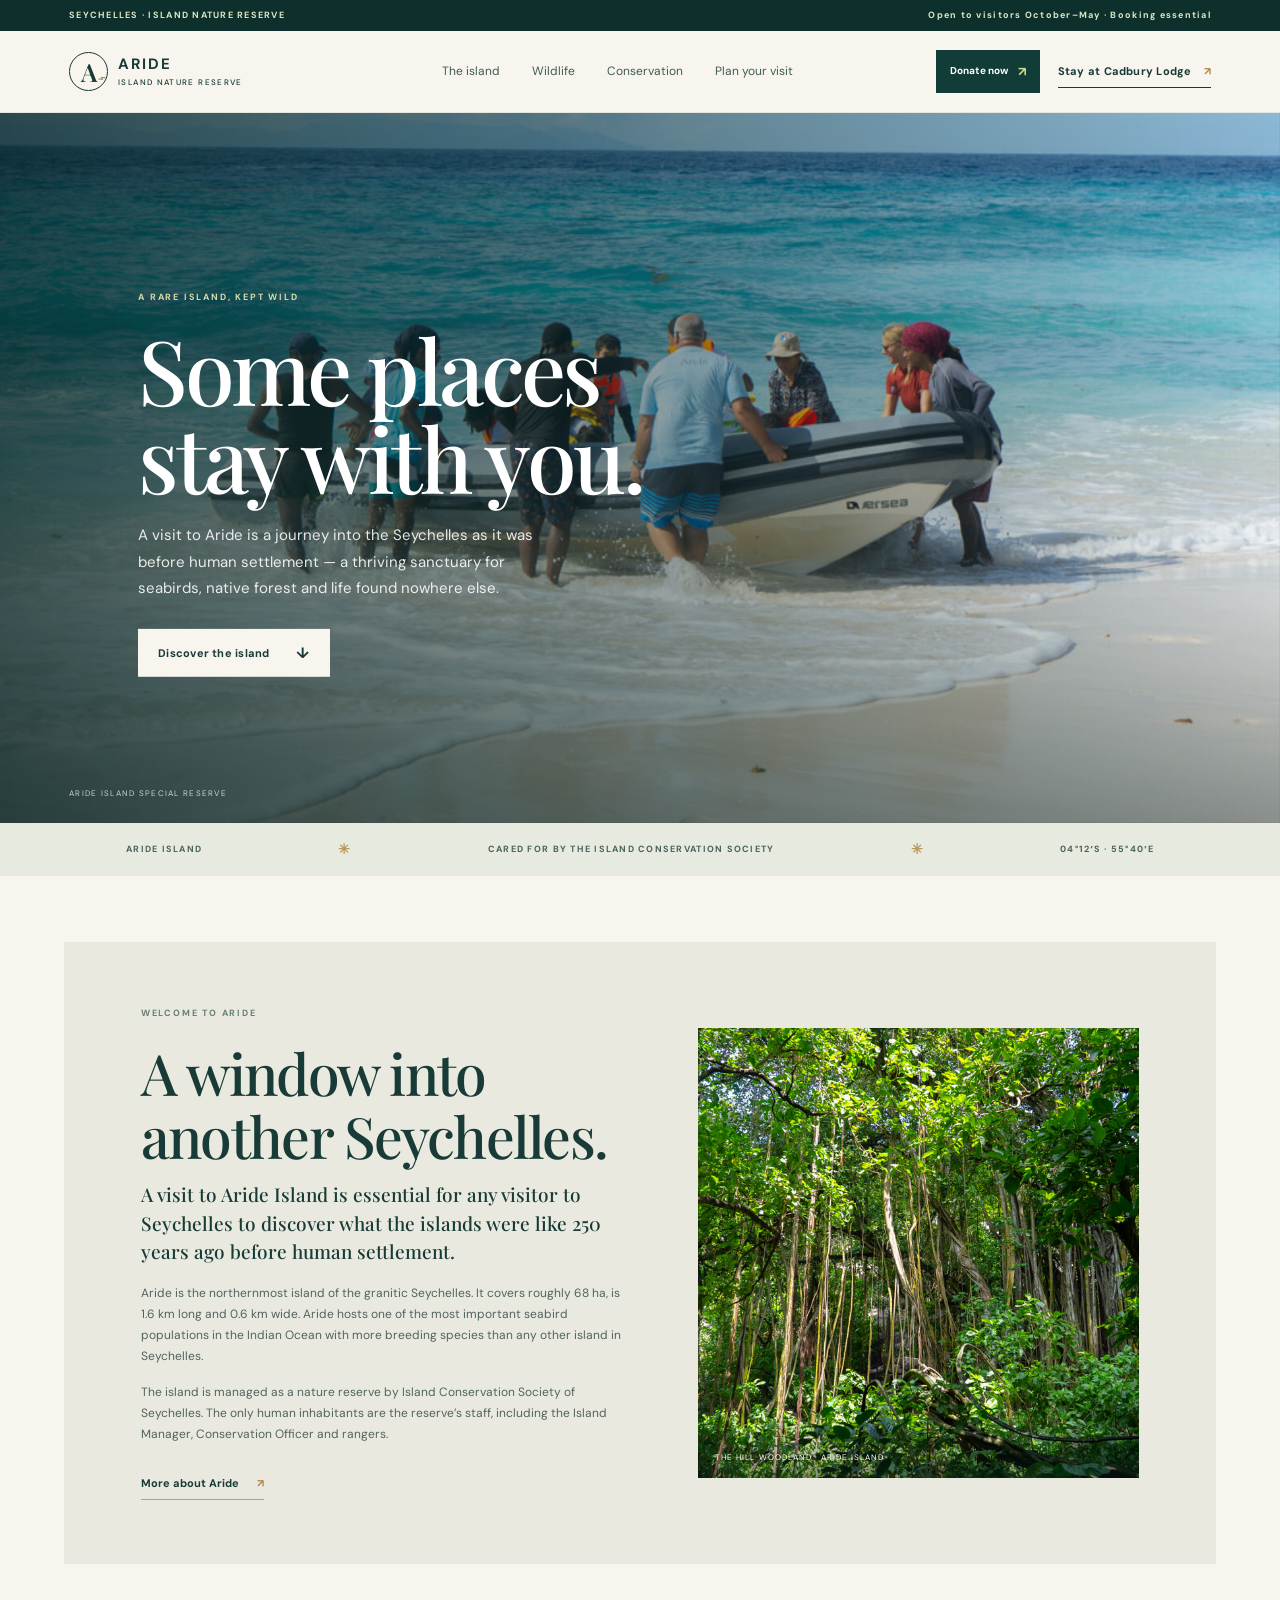
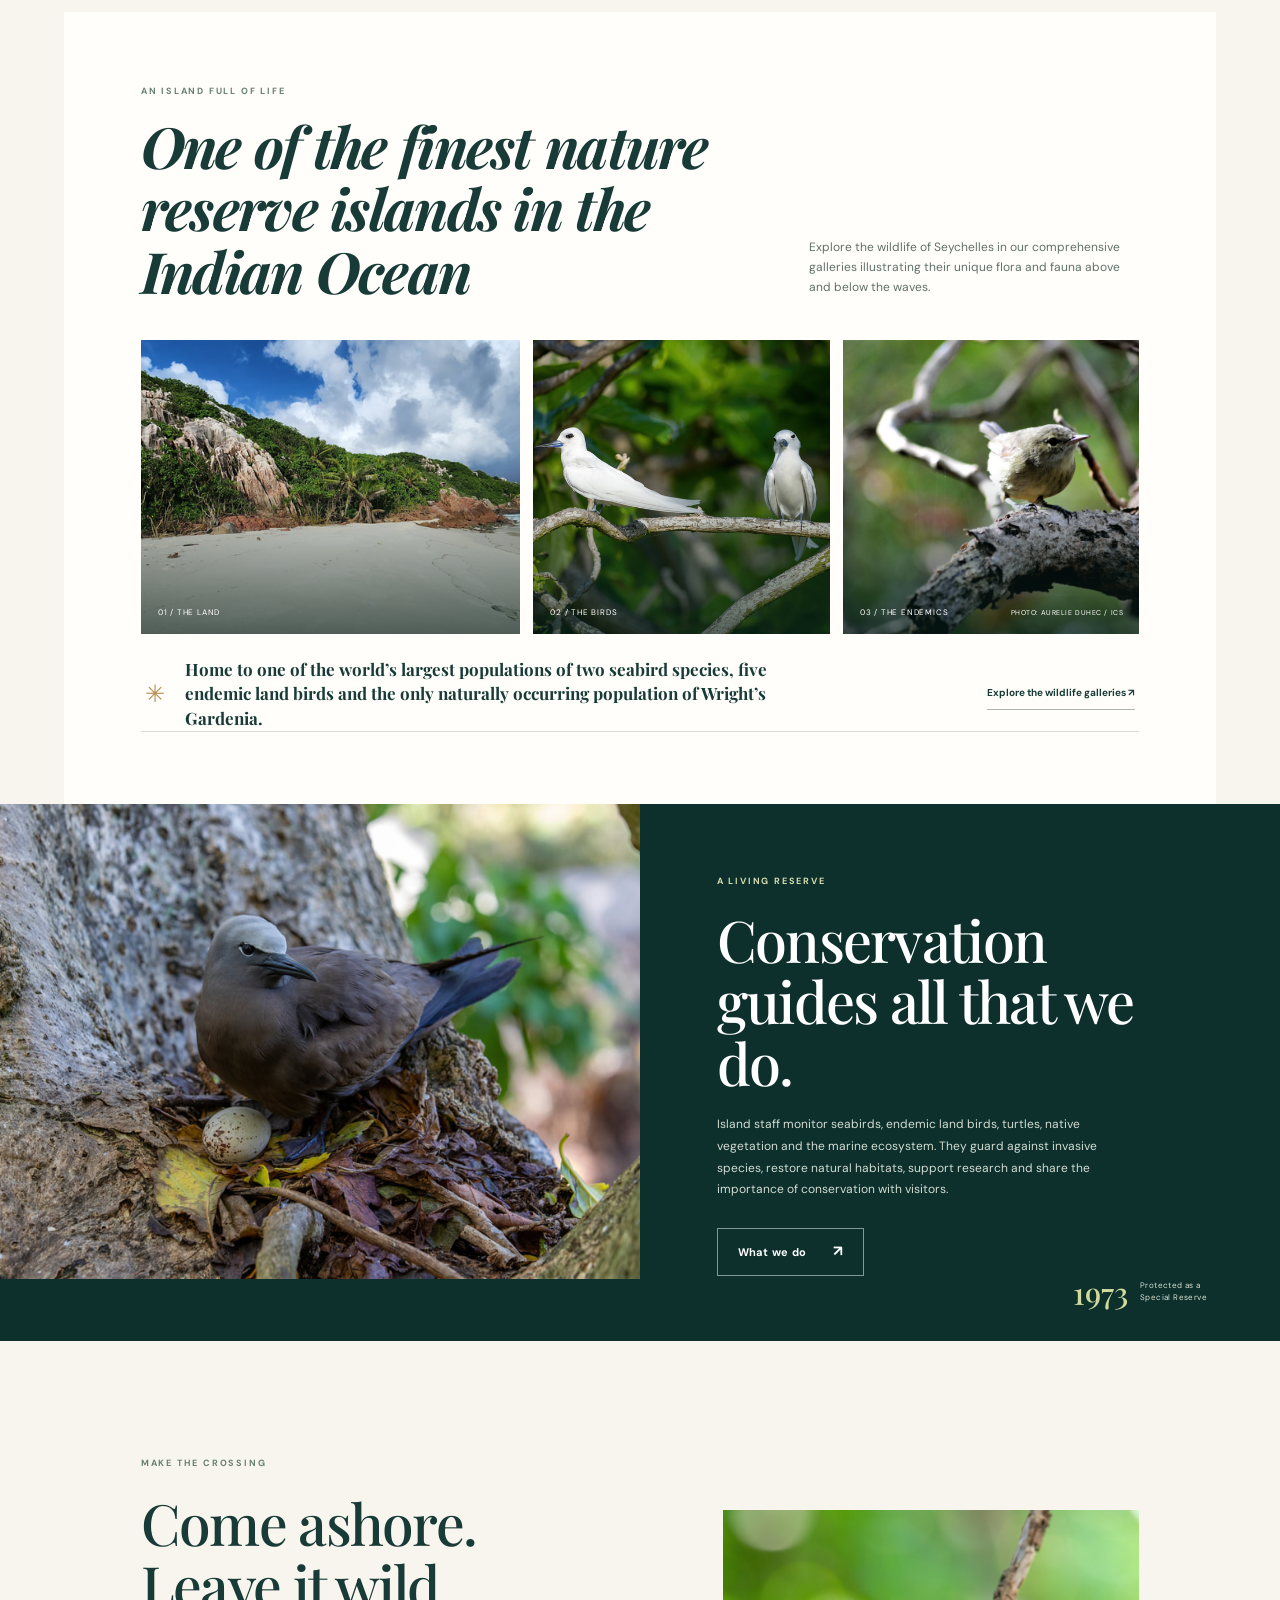
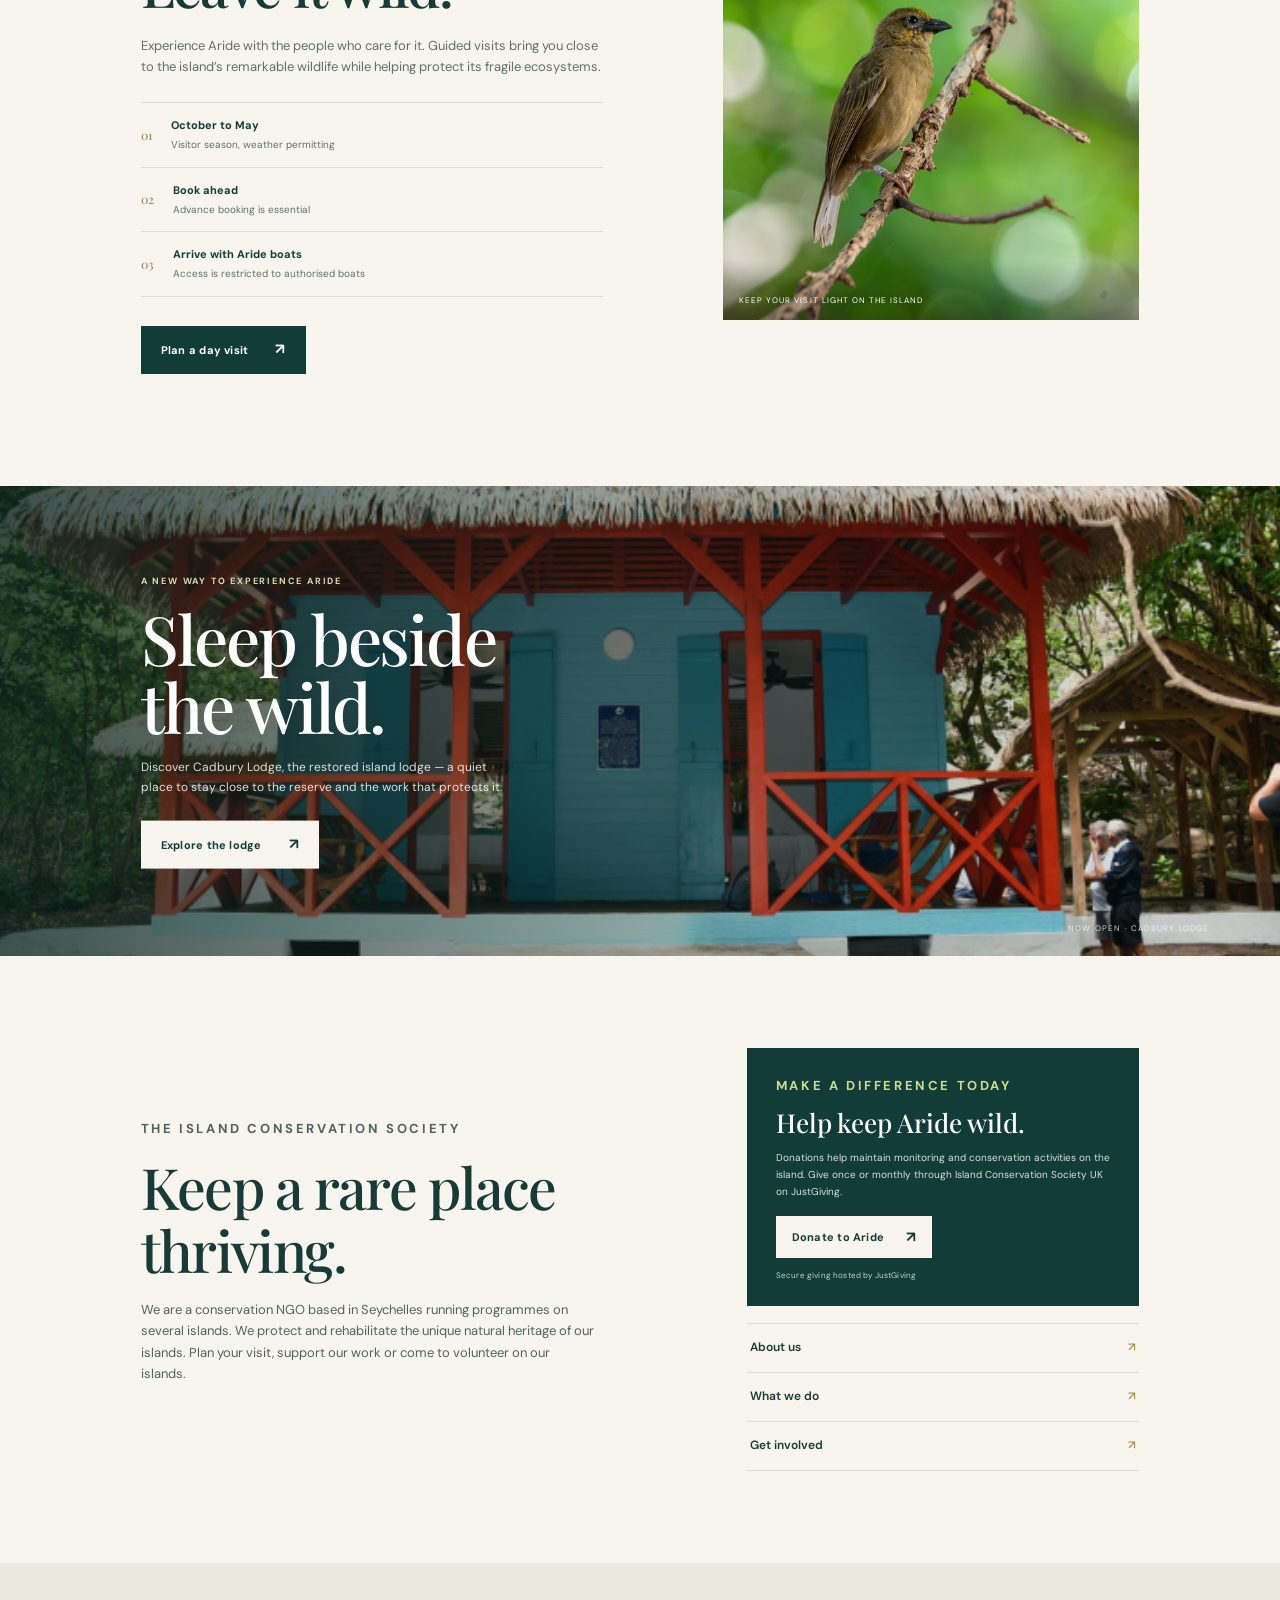
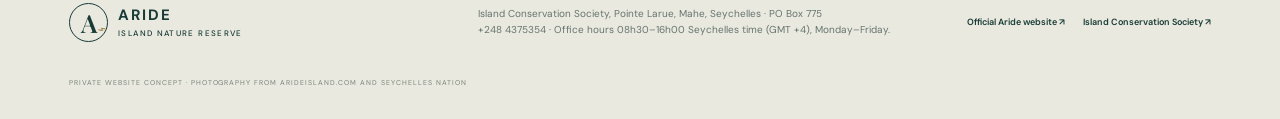
==== commit d887ca27: "Refresh Aride identity ticker" ====
--- a/index.html
+++ b/index.html
@@ -20,9 +20,9 @@
     <img class="hero-img" src="assets/aride-island.jpg" alt="Visitors arrive by boat on Aride’s white sand beach">
     <div class="hero-shade"></div>
     <div class="hero-content"><p class="eyebrow light">A RARE ISLAND, KEPT WILD</p><h1>Some places<br>stay with you.</h1><p>A visit to Aride is a journey into the Seychelles as it was before human settlement — a thriving sanctuary for seabirds, native forest and life found nowhere else.</p><a class="button button-light" href="#visit">Discover the island <span>↓</span></a></div>
-    <div class="hero-caption"><span>ARIDE ISLAND SPECIAL RESERVE</span><span>04°12′S · 55°40′E</span></div>
+    <div class="hero-caption"><span>ARIDE ISLAND SPECIAL RESERVE</span></div>
   </section>
-  <div class="ticker"><span>ONE ISLAND · A WORLD OF WILDLIFE</span><span>✳</span><span>CARED FOR BY THE ISLAND CONSERVATION SOCIETY</span><span>✳</span><span>ONE ISLAND · A WORLD OF WILDLIFE</span></div>
+  <div class="ticker"><span>ARIDE ISLAND</span><span>✳</span><span>CARED FOR BY THE ISLAND CONSERVATION SOCIETY</span><span>✳</span><span>04°12′S · 55°40′E</span></div>
 
   <section class="intro section" id="island"><div class="intro-copy"><p class="eyebrow">WELCOME TO ARIDE</p><h2>A window into<br>another Seychelles.</h2><p class="lead">A visit to Aride Island is essential for any visitor to Seychelles to discover what the islands were like 250 years ago before human settlement.</p><p>Aride is the northernmost island of the granitic Seychelles. It covers roughly 68 ha, is 1.6 km long and 0.6 km wide. Aride hosts one of the most important seabird populations in the Indian Ocean with more breeding species than any other island in Seychelles.</p><p>The island is managed as a nature reserve by Island Conservation Society of Seychelles. The only human inhabitants are the reserve’s staff, including the Island Manager, Conservation Officer and rangers.</p><a class="text-link" href="https://www.islandconservationseychelles.com/aride.html" target="_blank" rel="noreferrer">More about Aride <span>↗</span></a></div><figure class="intro-image"><img src="assets/jll00064.jpg" alt="Lush native woodland on Aride Island"><figcaption>THE HILL WOODLAND · ARIDE ISLAND</figcaption></figure></section>
 
--- a/styles.css
+++ b/styles.css
@@ -14,3 +14,4 @@
 @media(max-width:1050px){.header{padding-left:4%;padding-right:4%}.brand{min-width:170px}.header nav{gap:15px}.header nav a{font-size:9px}.header-actions{gap:9px}.header-actions .nav-cta,.donate-cta{font-size:9px}}
 @media(max-width:760px){.header nav{display:none}}
 @media(max-width:640px){.intro.section{width:92%;margin:36px auto 0;padding:34px 6% 35px;grid-template-columns:1fr;gap:23px}.intro-image{order:-1;height:250px}.intro-copy>p.lead{font-size:18px;margin-top:12px}.wildlife.section{width:92%;margin:32px auto 0;padding:48px 6%}.wildlife .section-heading h2{font-size:clamp(36px,10vw,43px)}.photo-grid figcaption small{font-size:6px;letter-spacing:.03em}}
+@media(max-width:640px){.ticker span:last-child{display:inline}.ticker span:nth-child(3),.ticker span:nth-child(4){display:none}}
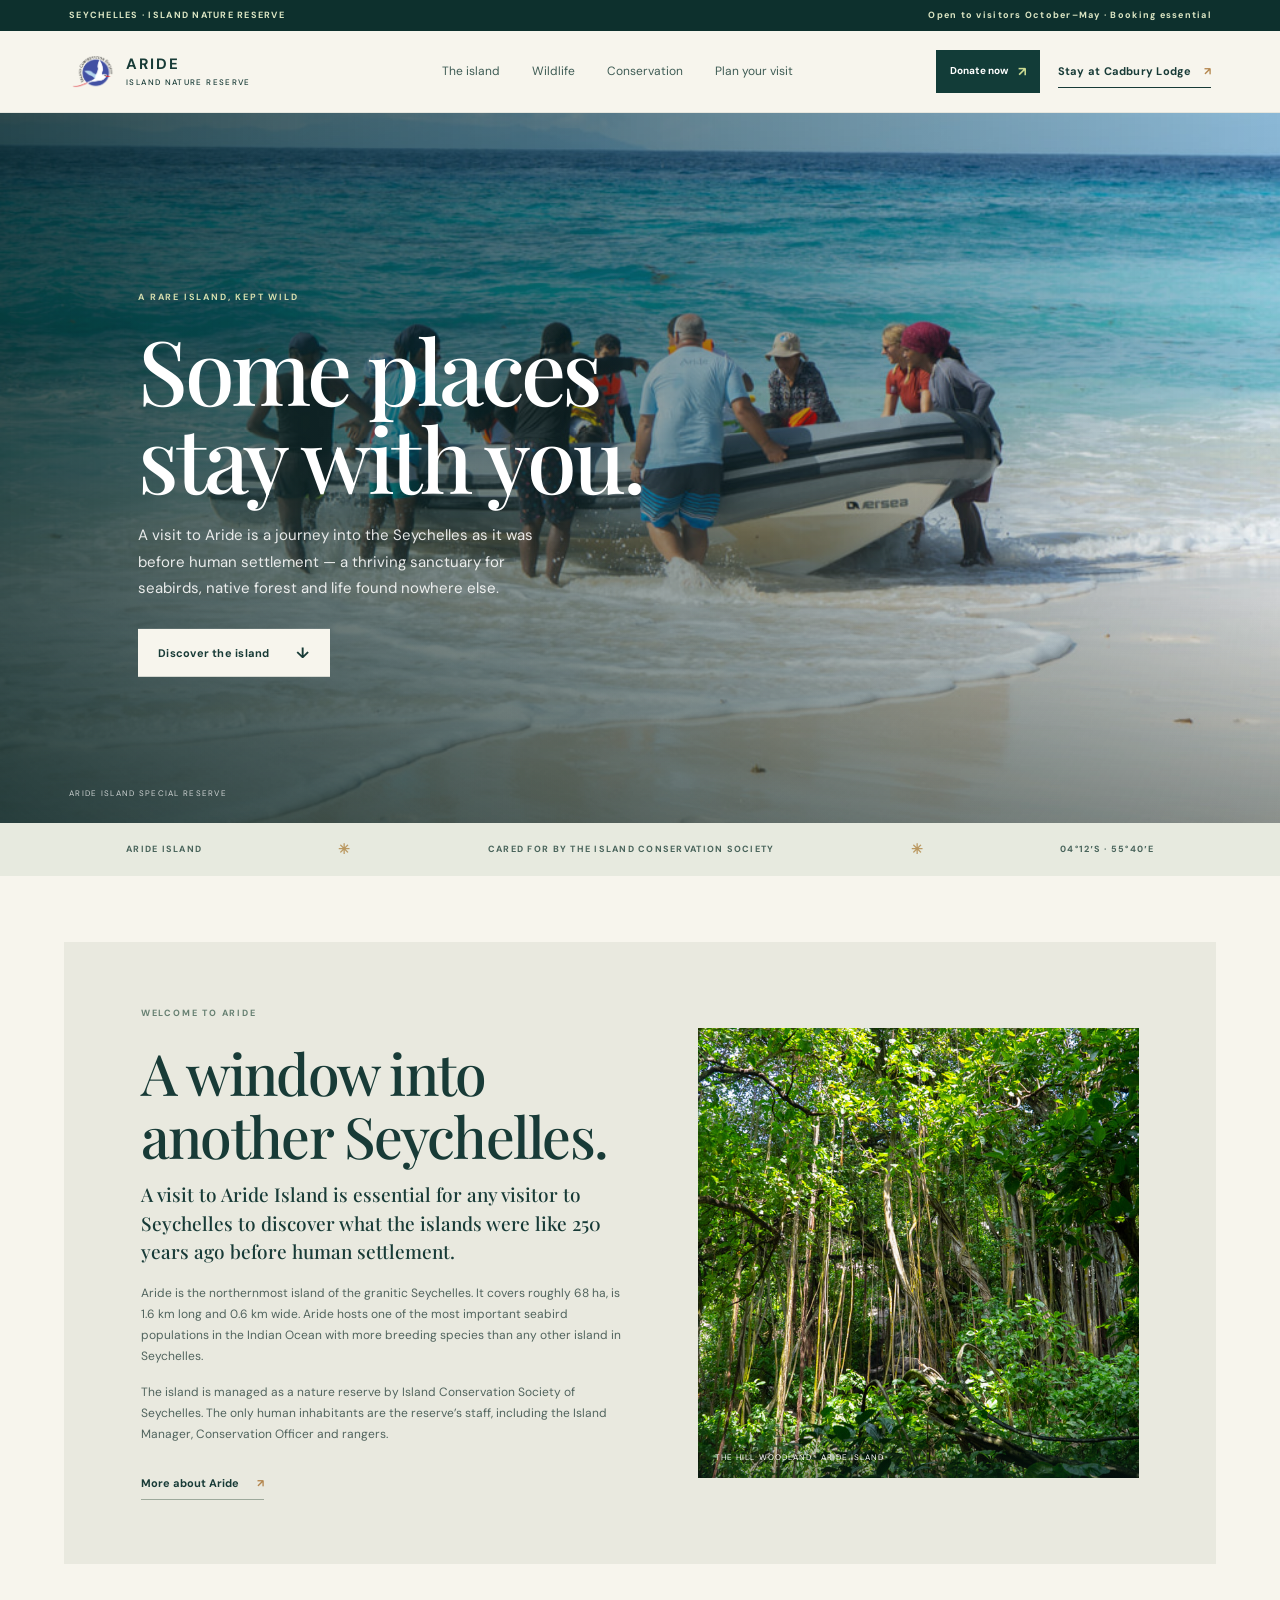
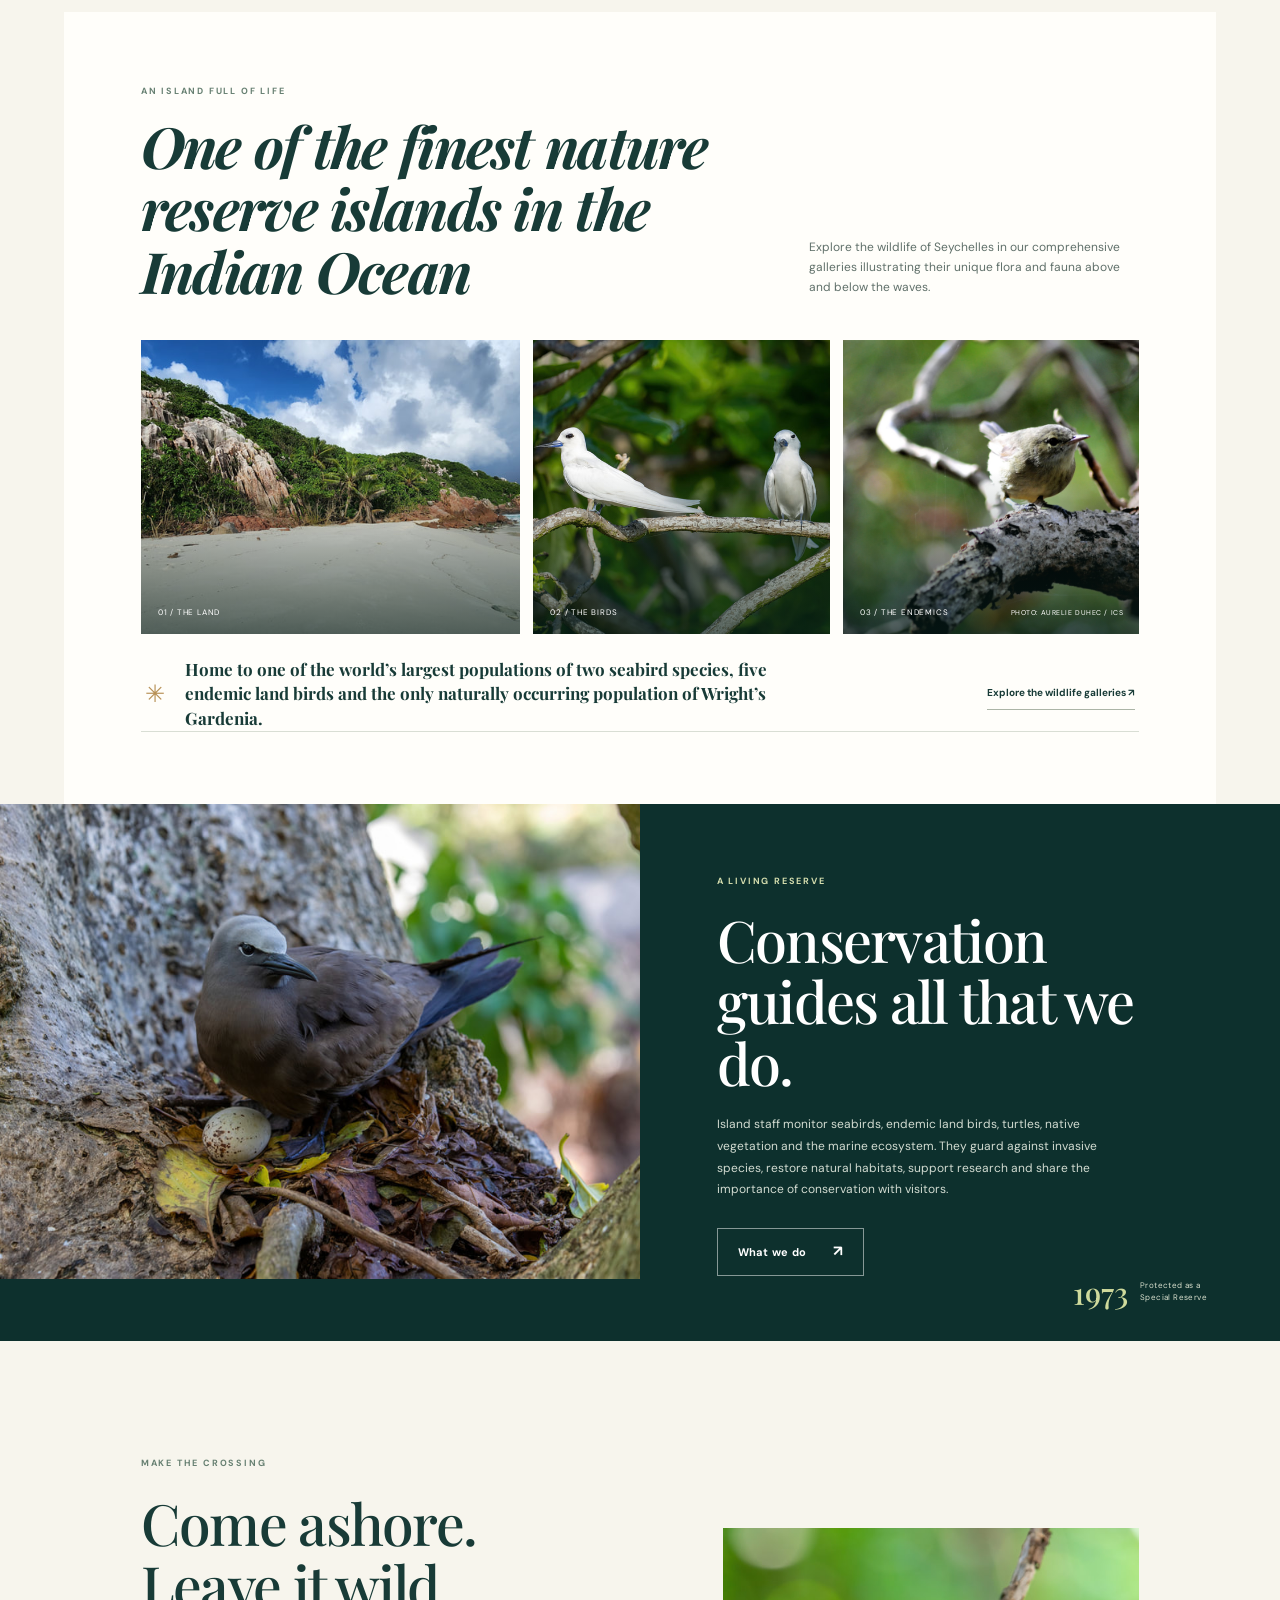
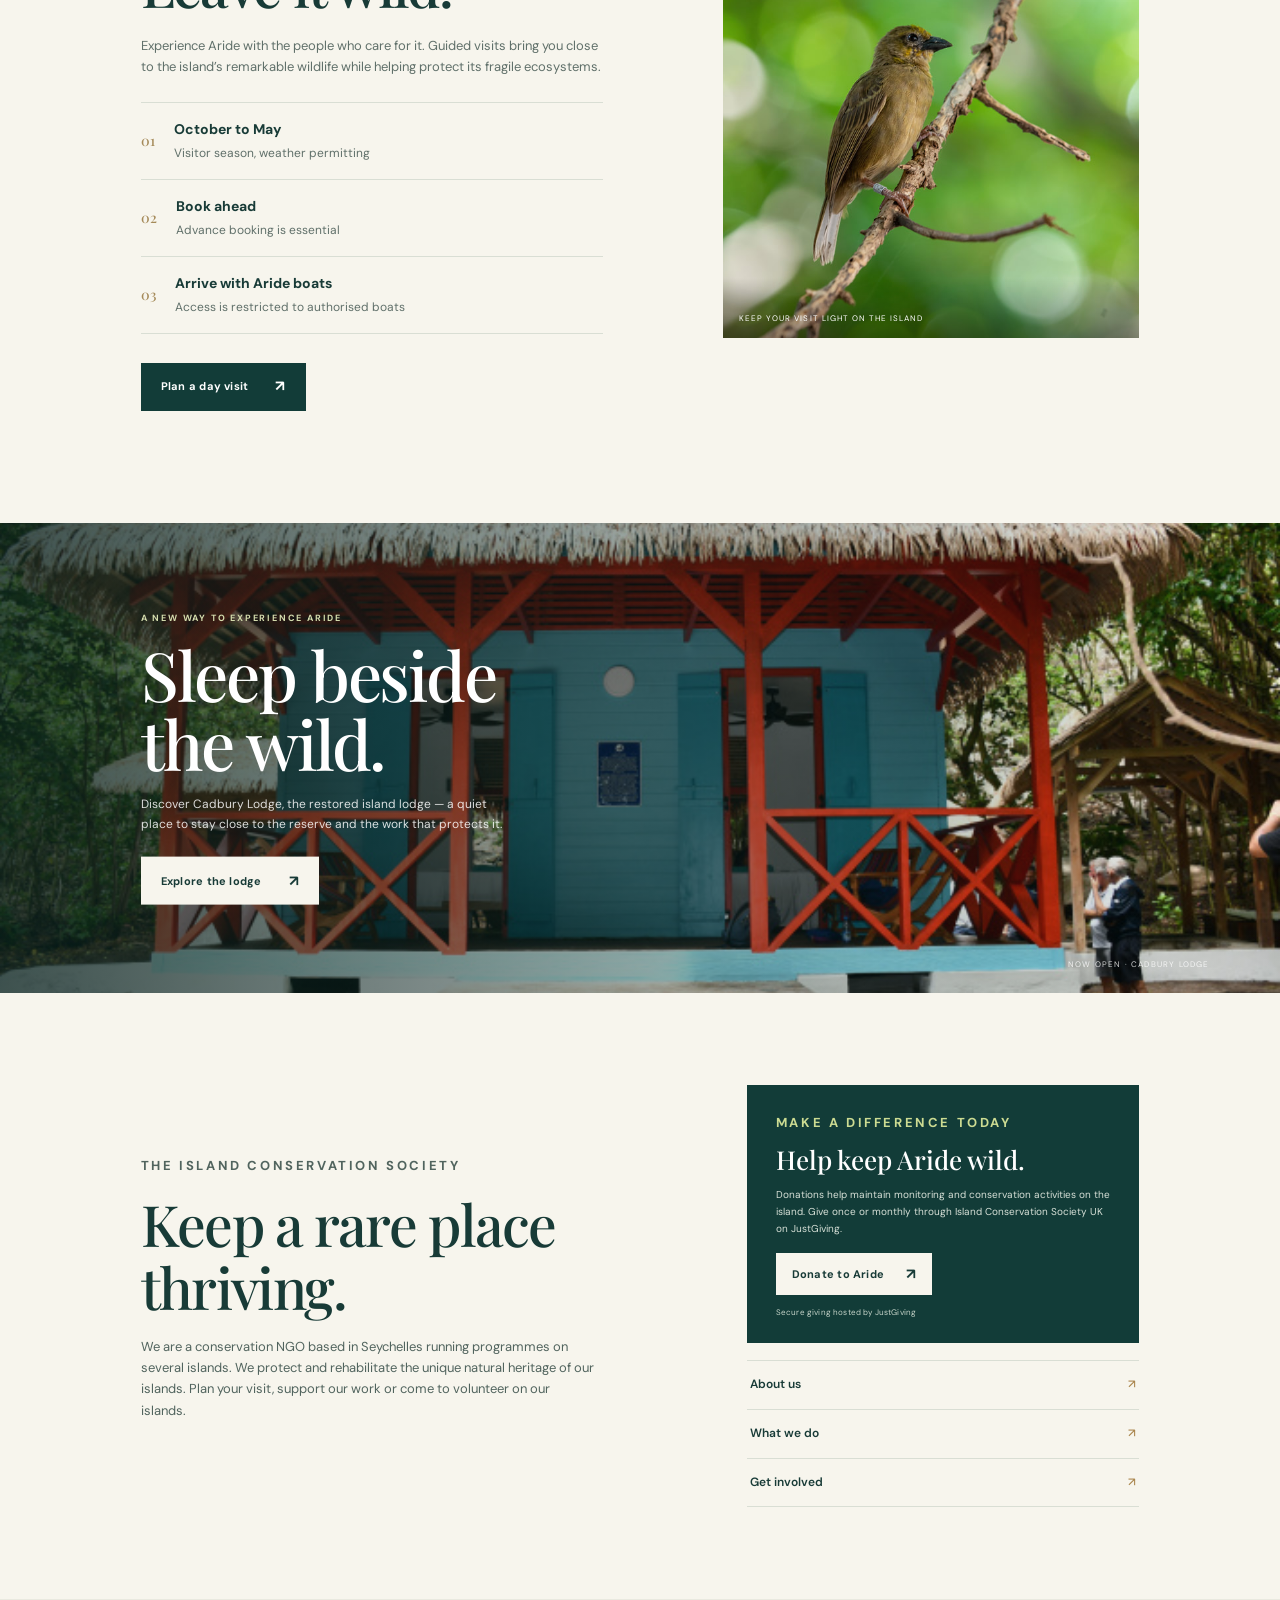
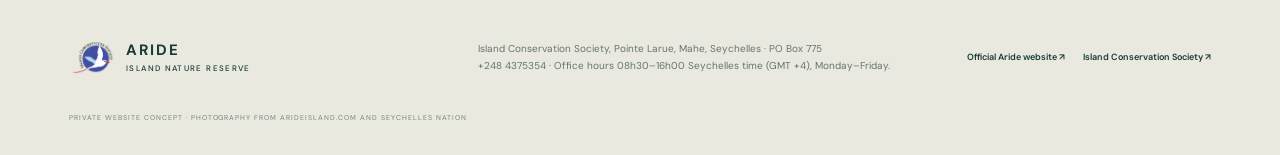
==== commit 907e1480: "Use ICS branding and enlarge visit details" ====
--- a/index.html
+++ b/index.html
@@ -11,7 +11,7 @@
 <body>
 <a class="skip" href="#main">Skip to content</a>
 <div class="announcement"><span>SEYCHELLES · ISLAND NATURE RESERVE</span><span>Open to visitors October–May · Booking essential</span></div>
-<header class="header"><a class="brand" href="index.html" aria-label="Aride Island Nature Reserve home"><span class="brand-mark">A<span>⌁</span></span><span class="brand-name">ARIDE <small>ISLAND NATURE RESERVE</small></span></a>
+<header class="header"><a class="brand" href="index.html" aria-label="Aride Island Nature Reserve home"><img class="brand-logo" src="assets/ics-logo.png" alt="Island Conservation Society"><span class="brand-name">ARIDE <small>ISLAND NATURE RESERVE</small></span></a>
   <nav aria-label="Main navigation"><a href="#island">The island</a><a href="#wildlife">Wildlife</a><a href="#conservation">Conservation</a><a href="#visit">Plan your visit</a></nav>
   <div class="header-actions"><a class="donate-cta" href="https://justgiving.com/give-entry?identifier=3578539&amp;identifierType=externalid&amp;type=charity&amp;startedBy=webjustgiving" target="_blank" rel="noreferrer">Donate now <span>↗</span></a><a class="nav-cta" href="lodge.html">Stay at Cadbury Lodge <span>↗</span></a></div>
 </header>
@@ -39,5 +39,5 @@
 
   <section class="support section" id="support"><div><p class="eyebrow">THE ISLAND CONSERVATION SOCIETY</p><h2>Keep a rare place thriving.</h2><p>We are a conservation NGO based in Seychelles running programmes on several islands. We protect and rehabilitate the unique natural heritage of our islands. Plan your visit, support our work or come to volunteer on our islands.</p></div><div class="support-side"><div class="donation-card"><p class="eyebrow">MAKE A DIFFERENCE TODAY</p><h3>Help keep Aride wild.</h3><p>Donations help maintain monitoring and conservation activities on the island. Give once or monthly through Island Conservation Society UK on JustGiving.</p><a class="button button-dark" href="https://justgiving.com/give-entry?identifier=3578539&amp;identifierType=externalid&amp;type=charity&amp;startedBy=webjustgiving" target="_blank" rel="noreferrer">Donate to Aride <span>↗</span></a><small>Secure giving hosted by JustGiving</small></div><div class="support-links"><a href="https://www.arideisland.com/about-us.html" target="_blank" rel="noreferrer"><span>About us</span><b>↗</b></a><a href="https://www.arideisland.com/what-we-do.html" target="_blank" rel="noreferrer"><span>What we do</span><b>↗</b></a><a href="https://www.arideisland.com/get-involved.html" target="_blank" rel="noreferrer"><span>Get involved</span><b>↗</b></a></div></div></section>
 </main>
-<footer class="footer"><a class="brand brand-footer" href="index.html"><span class="brand-mark">A<span>⌁</span></span><span class="brand-name">ARIDE <small>ISLAND NATURE RESERVE</small></span></a><p>Island Conservation Society, Pointe Larue, Mahe, Seychelles · PO Box 775<br>+248 4375354 · Office hours 08h30–16h00 Seychelles time (GMT +4), Monday–Friday.</p><div class="footer-contact"><a href="https://www.arideisland.com/" target="_blank" rel="noreferrer">Official Aride website ↗</a><a href="https://www.islandconservationseychelles.com/" target="_blank" rel="noreferrer">Island Conservation Society ↗</a></div><small class="concept-note">PRIVATE WEBSITE CONCEPT · PHOTOGRAPHY FROM ARIDEISLAND.COM AND SEYCHELLES NATION</small></footer>
+<footer class="footer"><a class="brand brand-footer" href="index.html"><img class="brand-logo" src="assets/ics-logo.png" alt="Island Conservation Society"><span class="brand-name">ARIDE <small>ISLAND NATURE RESERVE</small></span></a><p>Island Conservation Society, Pointe Larue, Mahe, Seychelles · PO Box 775<br>+248 4375354 · Office hours 08h30–16h00 Seychelles time (GMT +4), Monday–Friday.</p><div class="footer-contact"><a href="https://www.arideisland.com/" target="_blank" rel="noreferrer">Official Aride website ↗</a><a href="https://www.islandconservationseychelles.com/" target="_blank" rel="noreferrer">Island Conservation Society ↗</a></div><small class="concept-note">PRIVATE WEBSITE CONCEPT · PHOTOGRAPHY FROM ARIDEISLAND.COM AND SEYCHELLES NATION</small></footer>
 </body></html>
--- a/styles.css
+++ b/styles.css
@@ -15,3 +15,5 @@
 @media(max-width:760px){.header nav{display:none}}
 @media(max-width:640px){.intro.section{width:92%;margin:36px auto 0;padding:34px 6% 35px;grid-template-columns:1fr;gap:23px}.intro-image{order:-1;height:250px}.intro-copy>p.lead{font-size:18px;margin-top:12px}.wildlife.section{width:92%;margin:32px auto 0;padding:48px 6%}.wildlife .section-heading h2{font-size:clamp(36px,10vw,43px)}.photo-grid figcaption small{font-size:6px;letter-spacing:.03em}}
 @media(max-width:640px){.ticker span:last-child{display:inline}.ticker span:nth-child(3),.ticker span:nth-child(4){display:none}}
+.brand-logo{display:block;flex:none;width:47px;height:33px;object-fit:contain}.visit-facts li{padding:15px 0}.visit-facts li>span{font-size:14px}.visit-facts strong{font-size:14px}.visit-facts small{font-size:12px}
+@media(max-width:640px){.brand-logo{width:42px;height:30px}}
